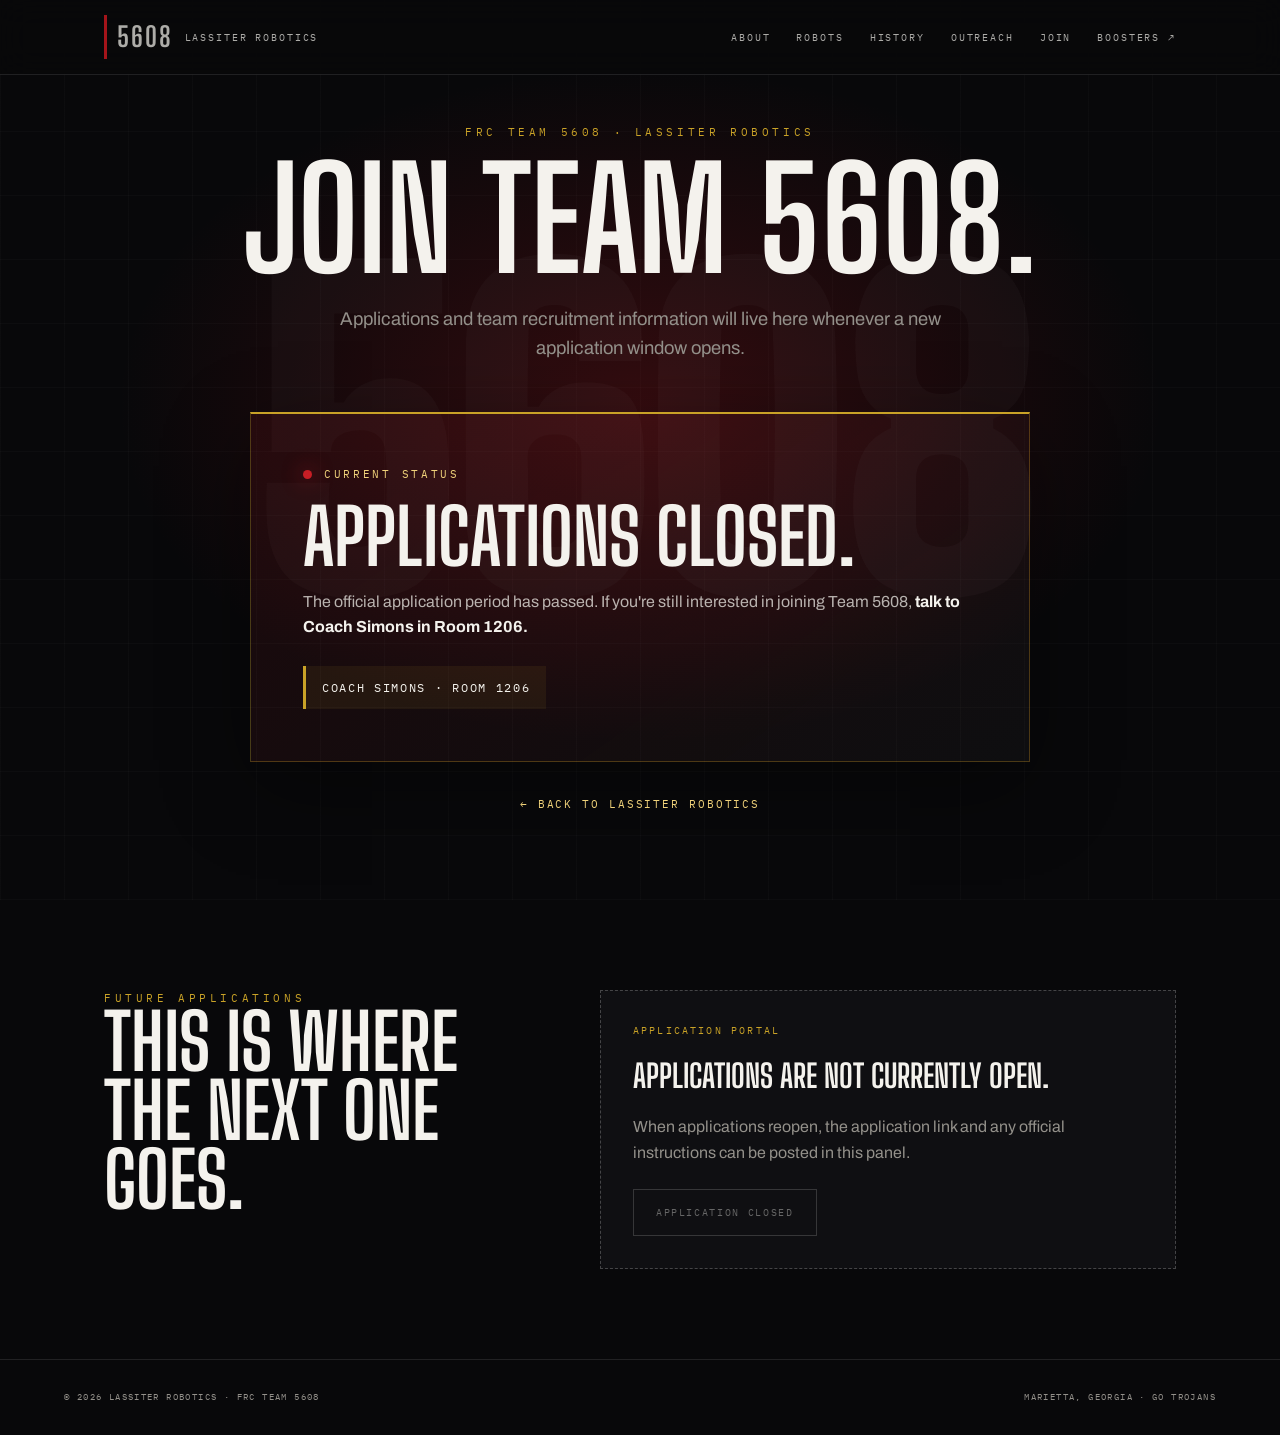
==== join-team-5608.html @ 814b13c2 "Baseline: v11 homepage and join page as received Co-Authored-By: Claude Opus 5.5 <noreply@anthropic." ====
<!DOCTYPE html>
<html lang="en">
<head>
<meta charset="utf-8">
<meta name="viewport" content="width=device-width, initial-scale=1">
<title>Join Team 5608 — Lassiter Robotics</title>
<meta name="description" content="Join Lassiter Robotics, FRC Team 5608.">
<link rel="preconnect" href="https://fonts.googleapis.com">
<link rel="preconnect" href="https://fonts.gstatic.com" crossorigin>
<link href="https://fonts.googleapis.com/css2?family=Archivo:wght@400;500;600;700&family=Big+Shoulders+Display:wght@600;700;800;900&family=IBM+Plex+Mono:wght@400;500;600&display=swap" rel="stylesheet">
<style>
:root{--black:#08080A;--char:#0F0F12;--char2:#16161A;--line:rgba(255,255,255,.1);--crimson:#A4141A;--crimson-lt:#C81E25;--gold:#C9A227;--gold-lt:#F0D27A;--white:#F4F2ED;--muted:#93908A;--shell:1200px;--pad:clamp(20px,5vw,72px);--mono:"IBM Plex Mono",monospace;--sans:"Archivo",sans-serif;--disp:"Big Shoulders Display","Arial Narrow",Impact,sans-serif}
*{box-sizing:border-box;margin:0;padding:0}html{scroll-behavior:smooth}body{font-family:var(--sans);background:var(--black);color:var(--white);line-height:1.6;-webkit-font-smoothing:antialiased}a{color:inherit;text-decoration:none}.nav{position:fixed;top:0;left:0;right:0;z-index:20;background:rgba(8,8,10,.88);backdrop-filter:blur(16px);border-bottom:1px solid var(--line)}.nav-in{height:74px;max-width:var(--shell);margin:auto;padding:0 var(--pad);display:flex;align-items:center;gap:30px}.mark{margin-right:auto;display:flex;gap:12px;align-items:center}.mark b{font-family:var(--disp);font-size:1.7rem;border-left:3px solid var(--crimson);padding-left:10px}.mark span,.nav a{font-family:var(--mono);font-size:.65rem;letter-spacing:.18em;text-transform:uppercase;color:rgba(244,242,237,.7)}.nav-links{display:flex;gap:26px}.nav-links a:hover{color:var(--gold-lt)}
.hero{min-height:100svh;display:grid;place-items:center;position:relative;overflow:hidden;padding:120px var(--pad) 80px}.hero:before{content:"";position:absolute;inset:0;background:radial-gradient(60% 55% at 50% 45%,rgba(164,20,26,.28),transparent 68%),repeating-linear-gradient(0deg,rgba(255,255,255,.02) 0 1px,transparent 1px 64px),repeating-linear-gradient(90deg,rgba(255,255,255,.02) 0 1px,transparent 1px 64px)}.hero:after{content:"5608";position:absolute;left:50%;top:48%;transform:translate(-50%,-50%);font-family:var(--disp);font-weight:900;font-size:min(34vw,420px);line-height:.8;color:rgba(255,255,255,.025);letter-spacing:-.04em;pointer-events:none}.hero-in{position:relative;z-index:2;width:min(100%,920px);text-align:center}.kicker{font-family:var(--mono);font-size:.66rem;letter-spacing:.34em;text-transform:uppercase;color:var(--gold)}h1{font-family:var(--disp);font-size:clamp(4.2rem,11vw,9rem);line-height:.82;text-transform:uppercase;margin-top:20px}.lede{max-width:62ch;margin:28px auto 0;color:var(--muted);font-size:clamp(1rem,1.6vw,1.15rem)}
.status{margin:48px auto 0;text-align:left;background:linear-gradient(145deg,rgba(164,20,26,.13),rgba(255,255,255,.025));border:1px solid rgba(201,162,39,.3);border-top:2px solid var(--gold);padding:clamp(28px,5vw,52px);max-width:780px;box-shadow:0 26px 80px rgba(0,0,0,.4)}.status-top{display:flex;align-items:center;gap:12px;font-family:var(--mono);font-size:.7rem;letter-spacing:.24em;text-transform:uppercase;color:var(--gold-lt)}.dot{width:9px;height:9px;background:var(--crimson-lt);border-radius:50%;box-shadow:0 0 20px rgba(200,30,37,.8)}.status h2{font-family:var(--disp);font-size:clamp(2.6rem,6vw,4.8rem);line-height:.9;text-transform:uppercase;margin-top:18px}.status p{color:rgba(244,242,237,.72);margin-top:18px}.status strong{color:var(--white)}.room{display:inline-block;margin-top:26px;padding:12px 16px;border-left:3px solid var(--gold);background:rgba(201,162,39,.08);font-family:var(--mono);font-size:.75rem;letter-spacing:.14em;text-transform:uppercase}.future{max-width:var(--shell);margin:auto;padding:90px var(--pad);display:grid;grid-template-columns:.85fr 1.15fr;gap:70px;align-items:start}.future h2{font-family:var(--disp);font-size:clamp(2.8rem,6vw,5.2rem);line-height:.9;text-transform:uppercase}.future p{color:var(--muted)}.application-slot{border:1px dashed rgba(255,255,255,.22);padding:32px;background:var(--char)}.application-slot .tag{font-family:var(--mono);font-size:.62rem;letter-spacing:.22em;text-transform:uppercase;color:var(--gold)}.application-slot h3{font-family:var(--disp);font-size:2rem;text-transform:uppercase;margin-top:12px}.application-slot p{margin-top:12px}.disabled{display:inline-flex;margin-top:24px;padding:14px 22px;border:1px solid rgba(255,255,255,.16);font-family:var(--mono);font-size:.65rem;letter-spacing:.16em;text-transform:uppercase;color:#666;cursor:not-allowed}.back{display:inline-flex;margin-top:34px;font-family:var(--mono);font-size:.66rem;letter-spacing:.18em;text-transform:uppercase;color:var(--gold-lt)}footer{border-top:1px solid var(--line);padding:30px var(--pad);font-family:var(--mono);font-size:.58rem;letter-spacing:.15em;text-transform:uppercase;color:var(--muted);display:flex;justify-content:space-between;gap:20px;flex-wrap:wrap}
@media(max-width:900px){.nav-links a:not(.join-link){display:none}.future{grid-template-columns:1fr;gap:34px}.mark span{display:none}}
</style>
</head>
<body>
<nav class="nav"><div class="nav-in"><a class="mark" href="lassiter-robotics-5608-v11.html"><b>5608</b><span>Lassiter Robotics</span></a><div class="nav-links"><a href="lassiter-robotics-5608-v11.html#about">About</a><a href="lassiter-robotics-5608-v11.html#robots">Robots</a><a href="lassiter-robotics-5608-v11.html#history">History</a><a href="lassiter-robotics-5608-v11.html#outreach">Outreach</a><a class="join-link" href="#">Join</a><a href="https://5608boosters.org/" target="_blank" rel="noopener">Boosters ↗</a></div></div></nav>
<main>
<section class="hero"><div class="hero-in"><div class="kicker">FRC Team 5608 · Lassiter Robotics</div><h1>Join Team 5608.</h1><p class="lede">Applications and team recruitment information will live here whenever a new application window opens.</p><div class="status"><div class="status-top"><span class="dot"></span>Current status</div><h2>Applications Closed.</h2><p>The official application period has passed. If you're still interested in joining Team 5608, <strong>talk to Coach Simons in Room 1206.</strong></p><div class="room">Coach Simons · Room 1206</div></div><a class="back" href="lassiter-robotics-5608-v11.html">← Back to Lassiter Robotics</a></div></section>
<section class="future"><div><div class="kicker">Future applications</div><h2>This is where the next one goes.</h2></div><div class="application-slot"><div class="tag">Application portal</div><h3>Applications are not currently open.</h3><p>When applications reopen, the application link and any official instructions can be posted in this panel.</p><span class="disabled">Application Closed</span></div></section>
</main>
<footer><span>© 2026 Lassiter Robotics · FRC Team 5608</span><span>Marietta, Georgia · Go Trojans</span></footer>
</body></html>
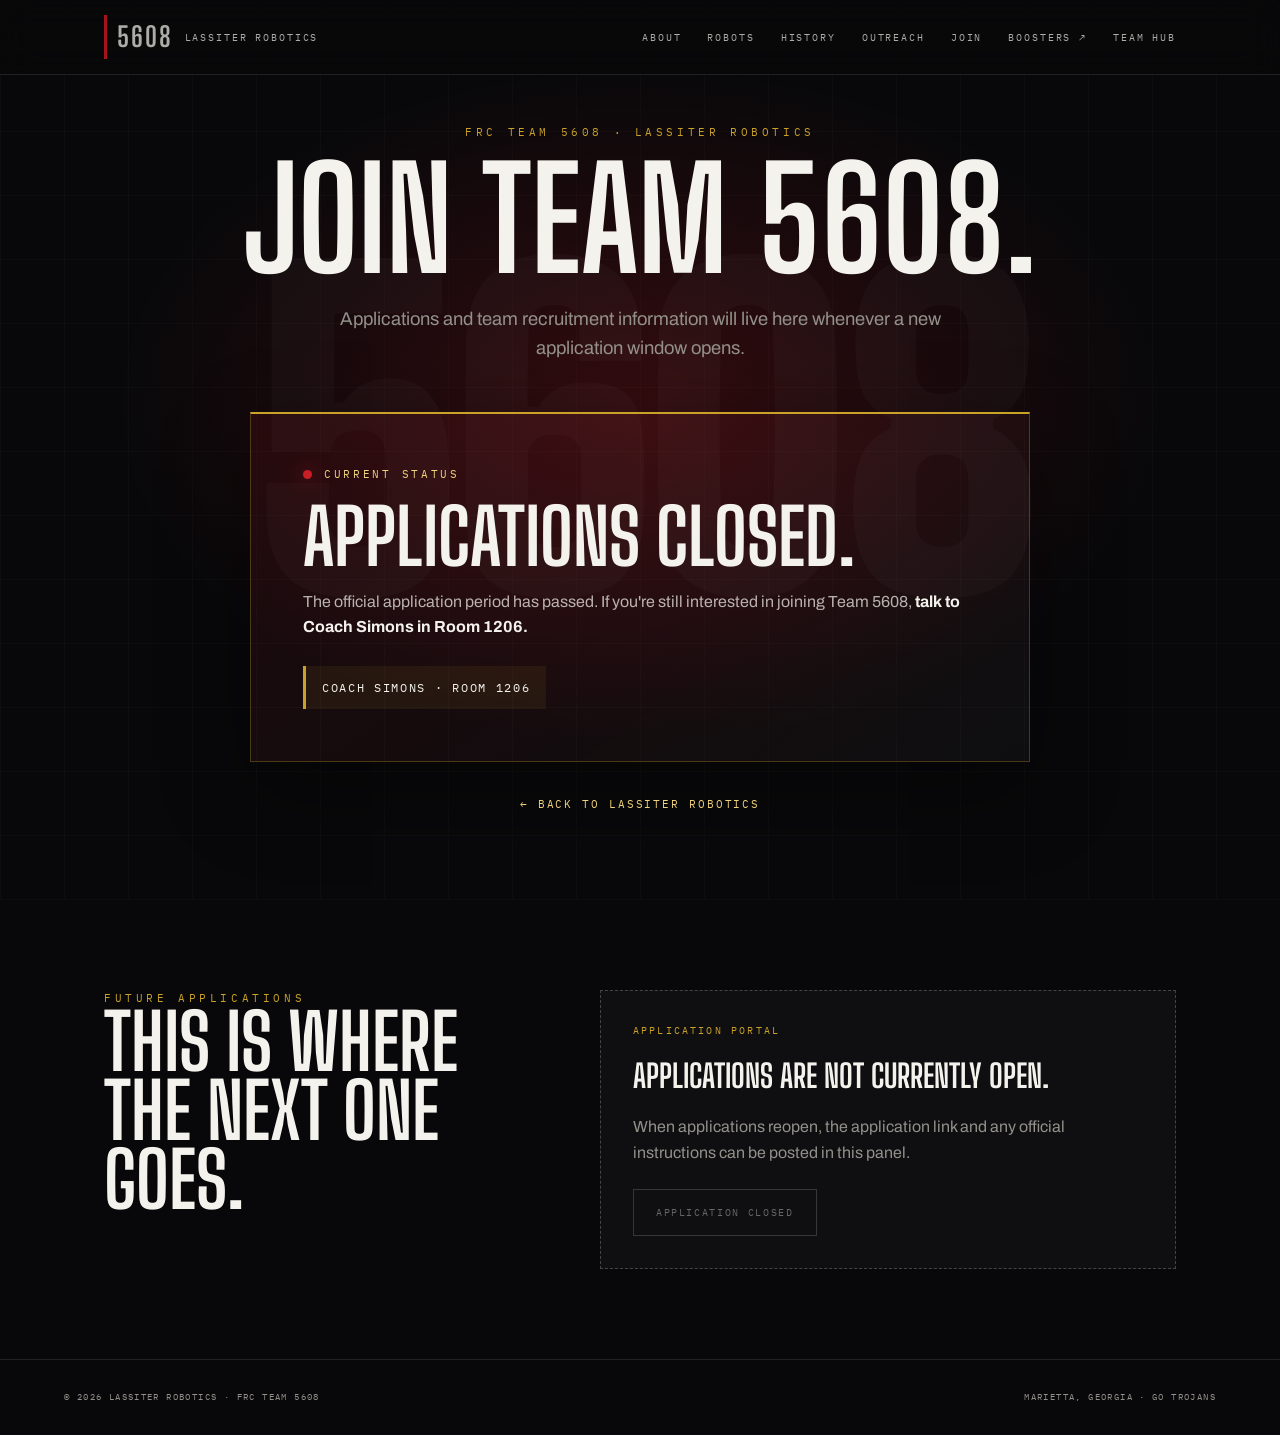
==== commit 8c4f0fe4: "GridLocker 2026, robots page, verified awards, Team Hub - Homepage robot section shows GridLocker wi" ====
--- a/join-team-5608.html
+++ b/join-team-5608.html
@@ -17,9 +17,9 @@
 </style>
 </head>
 <body>
-<nav class="nav"><div class="nav-in"><a class="mark" href="lassiter-robotics-5608-v11.html"><b>5608</b><span>Lassiter Robotics</span></a><div class="nav-links"><a href="lassiter-robotics-5608-v11.html#about">About</a><a href="lassiter-robotics-5608-v11.html#robots">Robots</a><a href="lassiter-robotics-5608-v11.html#history">History</a><a href="lassiter-robotics-5608-v11.html#outreach">Outreach</a><a class="join-link" href="#">Join</a><a href="https://5608boosters.org/" target="_blank" rel="noopener">Boosters ↗</a></div></div></nav>
+<nav class="nav"><div class="nav-in"><a class="mark" href="index.html"><b>5608</b><span>Lassiter Robotics</span></a><div class="nav-links"><a href="index.html#about">About</a><a href="robots.html">Robots</a><a href="robots.html#archive">History</a><a href="index.html#outreach">Outreach</a><a class="join-link" href="#">Join</a><a href="https://5608boosters.org/" target="_blank" rel="noopener">Boosters ↗</a><a href="team-hub.html">Team Hub</a></div></div></nav>
 <main>
-<section class="hero"><div class="hero-in"><div class="kicker">FRC Team 5608 · Lassiter Robotics</div><h1>Join Team 5608.</h1><p class="lede">Applications and team recruitment information will live here whenever a new application window opens.</p><div class="status"><div class="status-top"><span class="dot"></span>Current status</div><h2>Applications Closed.</h2><p>The official application period has passed. If you're still interested in joining Team 5608, <strong>talk to Coach Simons in Room 1206.</strong></p><div class="room">Coach Simons · Room 1206</div></div><a class="back" href="lassiter-robotics-5608-v11.html">← Back to Lassiter Robotics</a></div></section>
+<section class="hero"><div class="hero-in"><div class="kicker">FRC Team 5608 · Lassiter Robotics</div><h1>Join Team 5608.</h1><p class="lede">Applications and team recruitment information will live here whenever a new application window opens.</p><div class="status"><div class="status-top"><span class="dot"></span>Current status</div><h2>Applications Closed.</h2><p>The official application period has passed. If you're still interested in joining Team 5608, <strong>talk to Coach Simons in Room 1206.</strong></p><div class="room">Coach Simons · Room 1206</div></div><a class="back" href="index.html">← Back to Lassiter Robotics</a></div></section>
 <section class="future"><div><div class="kicker">Future applications</div><h2>This is where the next one goes.</h2></div><div class="application-slot"><div class="tag">Application portal</div><h3>Applications are not currently open.</h3><p>When applications reopen, the application link and any official instructions can be posted in this panel.</p><span class="disabled">Application Closed</span></div></section>
 </main>
 <footer><span>© 2026 Lassiter Robotics · FRC Team 5608</span><span>Marietta, Georgia · Go Trojans</span></footer>
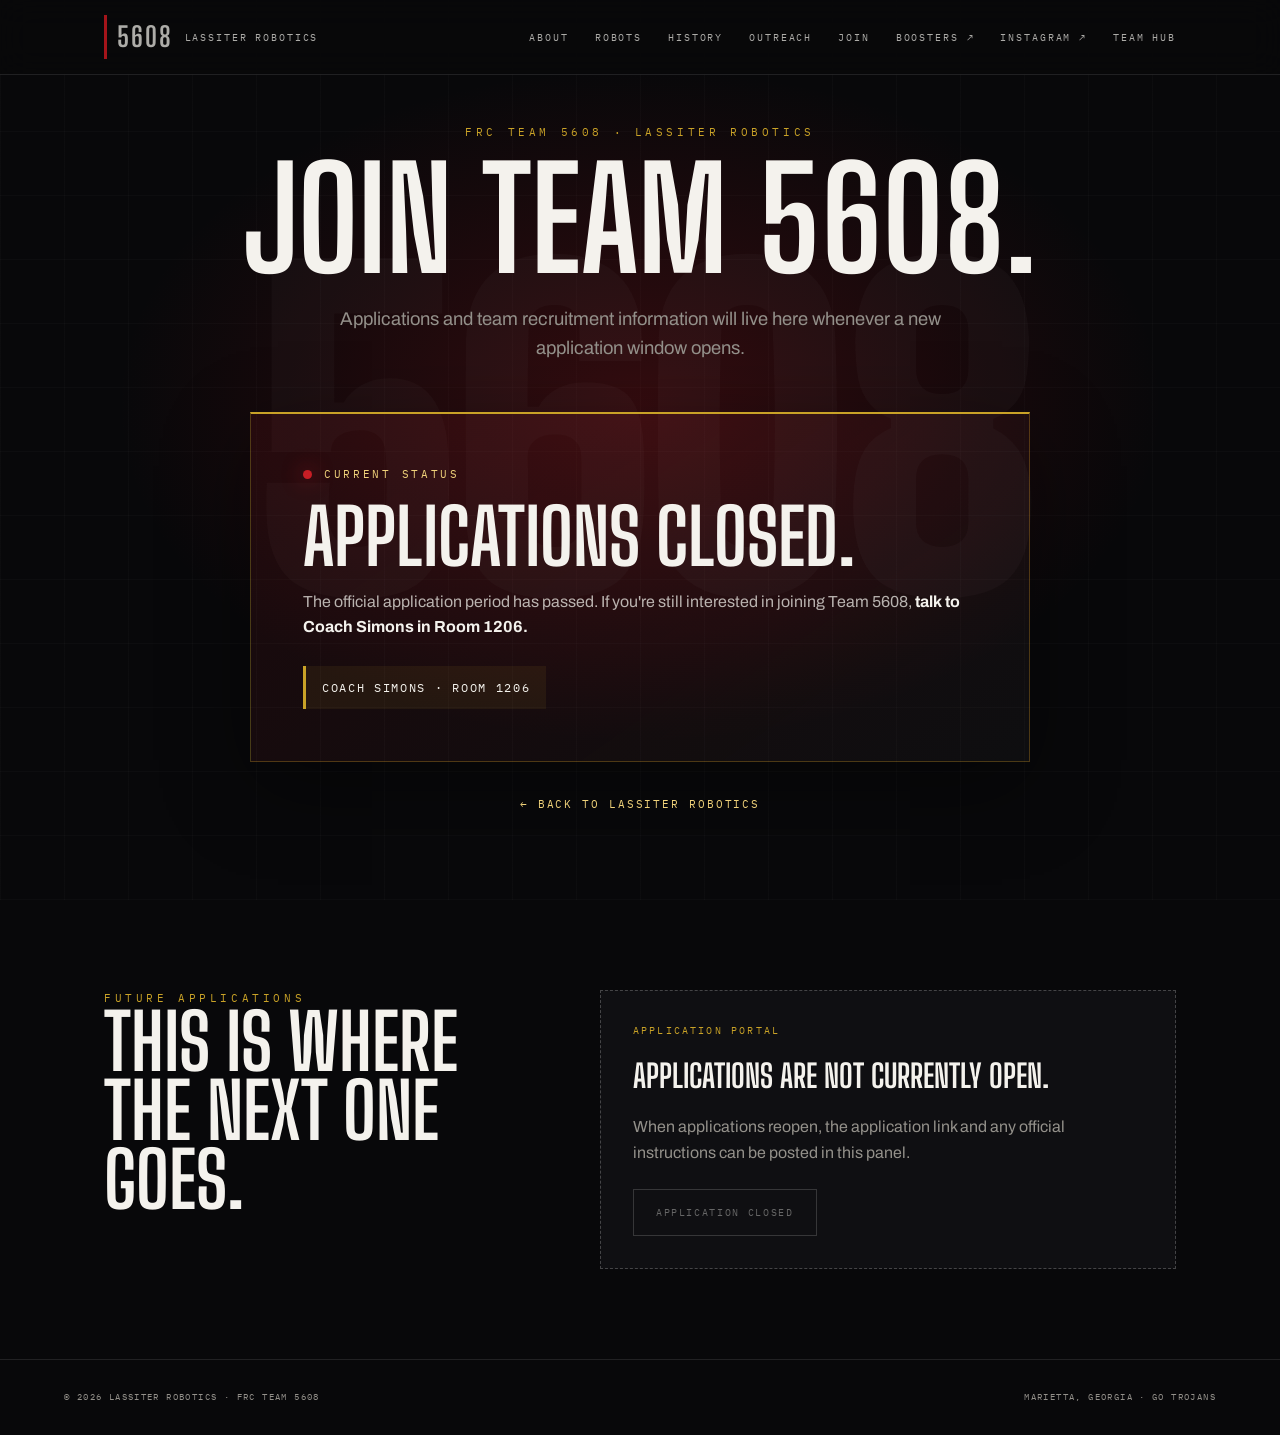
==== commit 535a27b5: "Outreach page, Instagram links, subteam photos, hub test login - outreach.html: real events from the" ====
--- a/join-team-5608.html
+++ b/join-team-5608.html
@@ -17,7 +17,7 @@
 </style>
 </head>
 <body>
-<nav class="nav"><div class="nav-in"><a class="mark" href="index.html"><b>5608</b><span>Lassiter Robotics</span></a><div class="nav-links"><a href="index.html#about">About</a><a href="robots.html">Robots</a><a href="robots.html#archive">History</a><a href="index.html#outreach">Outreach</a><a class="join-link" href="#">Join</a><a href="https://5608boosters.org/" target="_blank" rel="noopener">Boosters ↗</a><a href="team-hub.html">Team Hub</a></div></div></nav>
+<nav class="nav"><div class="nav-in"><a class="mark" href="index.html"><b>5608</b><span>Lassiter Robotics</span></a><div class="nav-links"><a href="index.html#about">About</a><a href="robots.html">Robots</a><a href="robots.html#archive">History</a><a href="outreach.html">Outreach</a><a class="join-link" href="#">Join</a><a href="https://5608boosters.org/" target="_blank" rel="noopener">Boosters ↗</a><a href="https://www.instagram.com/lassiterrobotics/" target="_blank" rel="noopener">Instagram ↗</a><a href="team-hub.html">Team Hub</a></div></div></nav>
 <main>
 <section class="hero"><div class="hero-in"><div class="kicker">FRC Team 5608 · Lassiter Robotics</div><h1>Join Team 5608.</h1><p class="lede">Applications and team recruitment information will live here whenever a new application window opens.</p><div class="status"><div class="status-top"><span class="dot"></span>Current status</div><h2>Applications Closed.</h2><p>The official application period has passed. If you're still interested in joining Team 5608, <strong>talk to Coach Simons in Room 1206.</strong></p><div class="room">Coach Simons · Room 1206</div></div><a class="back" href="index.html">← Back to Lassiter Robotics</a></div></section>
 <section class="future"><div><div class="kicker">Future applications</div><h2>This is where the next one goes.</h2></div><div class="application-slot"><div class="tag">Application portal</div><h3>Applications are not currently open.</h3><p>When applications reopen, the application link and any official instructions can be posted in this panel.</p><span class="disabled">Application Closed</span></div></section>
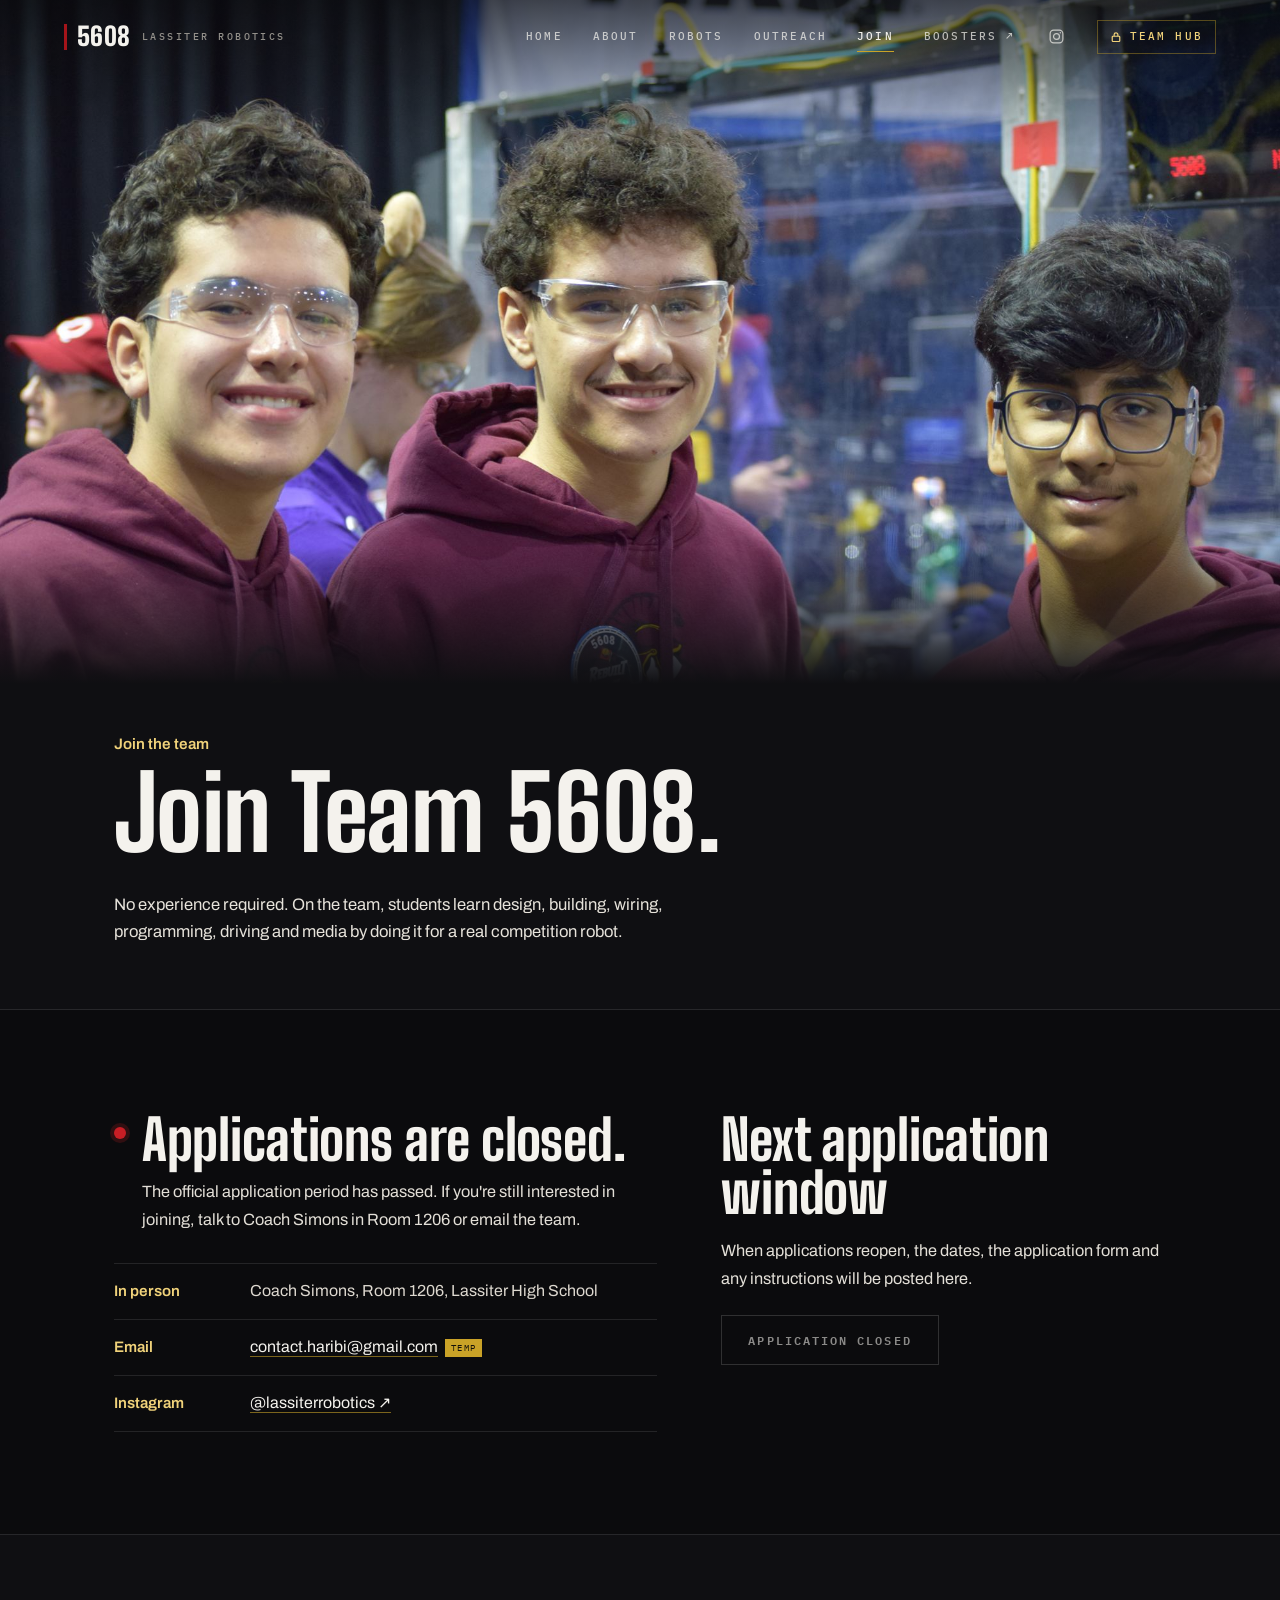
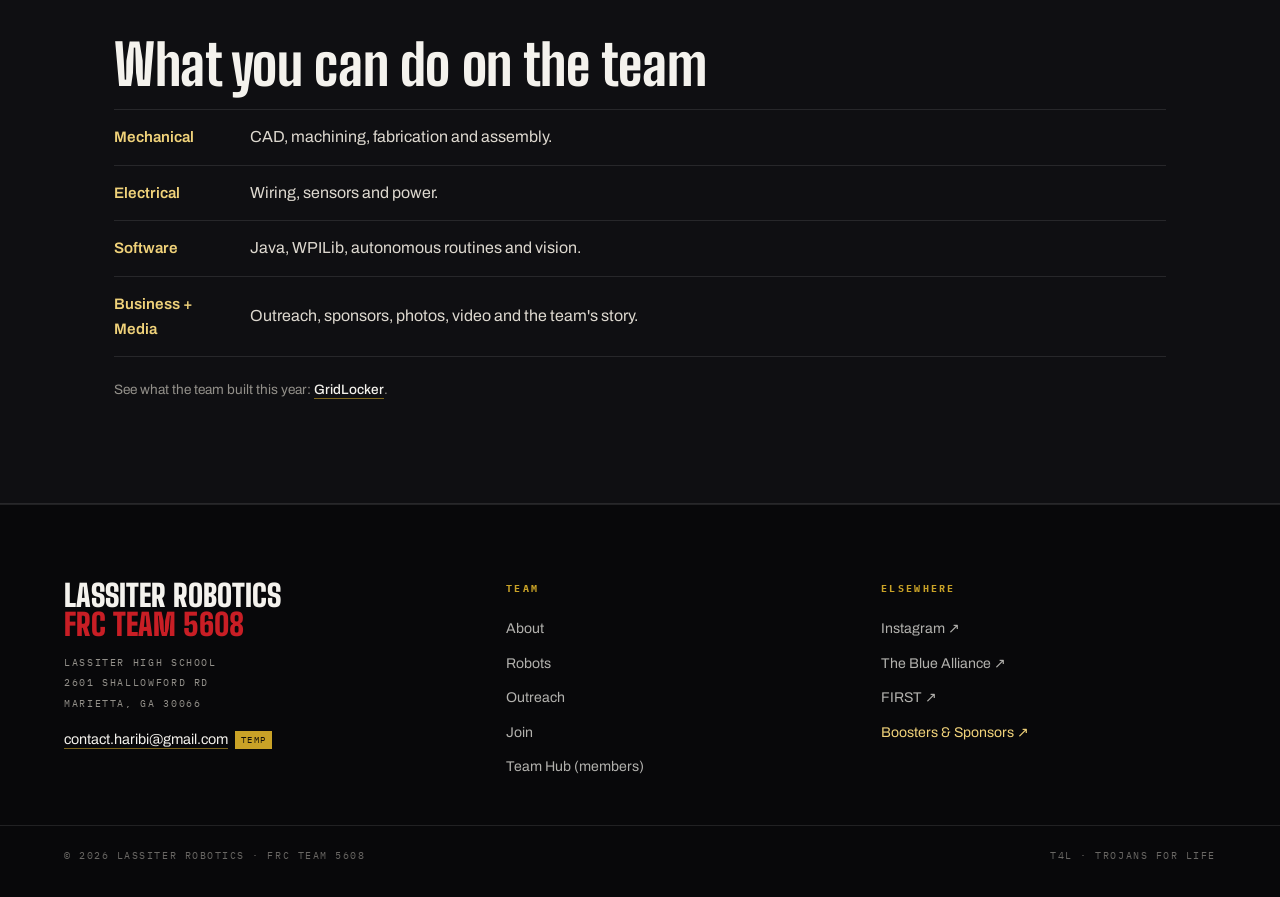
==== commit 82d1b1e0: "Consistent nav, quieter awards, hub and join redesign, new logo and photos - One nav/menu/footer on " ====
--- a/join-team-5608.html
+++ b/join-team-5608.html
@@ -4,23 +4,133 @@
 <meta charset="utf-8">
 <meta name="viewport" content="width=device-width, initial-scale=1">
 <title>Join Team 5608 — Lassiter Robotics</title>
-<meta name="description" content="Join Lassiter Robotics, FRC Team 5608.">
+<meta name="description" content="Join Lassiter Robotics, FRC Team 5608 at Lassiter High School in Marietta, Georgia.">
 <link rel="preconnect" href="https://fonts.googleapis.com">
 <link rel="preconnect" href="https://fonts.gstatic.com" crossorigin>
 <link href="https://fonts.googleapis.com/css2?family=Archivo:wght@400;500;600;700&family=Big+Shoulders+Display:wght@600;700;800;900&family=IBM+Plex+Mono:wght@400;500;600&display=swap" rel="stylesheet">
-<style>
-:root{--black:#08080A;--char:#0F0F12;--char2:#16161A;--line:rgba(255,255,255,.1);--crimson:#A4141A;--crimson-lt:#C81E25;--gold:#C9A227;--gold-lt:#F0D27A;--white:#F4F2ED;--muted:#93908A;--shell:1200px;--pad:clamp(20px,5vw,72px);--mono:"IBM Plex Mono",monospace;--sans:"Archivo",sans-serif;--disp:"Big Shoulders Display","Arial Narrow",Impact,sans-serif}
-*{box-sizing:border-box;margin:0;padding:0}html{scroll-behavior:smooth}body{font-family:var(--sans);background:var(--black);color:var(--white);line-height:1.6;-webkit-font-smoothing:antialiased}a{color:inherit;text-decoration:none}.nav{position:fixed;top:0;left:0;right:0;z-index:20;background:rgba(8,8,10,.88);backdrop-filter:blur(16px);border-bottom:1px solid var(--line)}.nav-in{height:74px;max-width:var(--shell);margin:auto;padding:0 var(--pad);display:flex;align-items:center;gap:30px}.mark{margin-right:auto;display:flex;gap:12px;align-items:center}.mark b{font-family:var(--disp);font-size:1.7rem;border-left:3px solid var(--crimson);padding-left:10px}.mark span,.nav a{font-family:var(--mono);font-size:.65rem;letter-spacing:.18em;text-transform:uppercase;color:rgba(244,242,237,.7)}.nav-links{display:flex;gap:26px}.nav-links a:hover{color:var(--gold-lt)}
-.hero{min-height:100svh;display:grid;place-items:center;position:relative;overflow:hidden;padding:120px var(--pad) 80px}.hero:before{content:"";position:absolute;inset:0;background:radial-gradient(60% 55% at 50% 45%,rgba(164,20,26,.28),transparent 68%),repeating-linear-gradient(0deg,rgba(255,255,255,.02) 0 1px,transparent 1px 64px),repeating-linear-gradient(90deg,rgba(255,255,255,.02) 0 1px,transparent 1px 64px)}.hero:after{content:"5608";position:absolute;left:50%;top:48%;transform:translate(-50%,-50%);font-family:var(--disp);font-weight:900;font-size:min(34vw,420px);line-height:.8;color:rgba(255,255,255,.025);letter-spacing:-.04em;pointer-events:none}.hero-in{position:relative;z-index:2;width:min(100%,920px);text-align:center}.kicker{font-family:var(--mono);font-size:.66rem;letter-spacing:.34em;text-transform:uppercase;color:var(--gold)}h1{font-family:var(--disp);font-size:clamp(4.2rem,11vw,9rem);line-height:.82;text-transform:uppercase;margin-top:20px}.lede{max-width:62ch;margin:28px auto 0;color:var(--muted);font-size:clamp(1rem,1.6vw,1.15rem)}
-.status{margin:48px auto 0;text-align:left;background:linear-gradient(145deg,rgba(164,20,26,.13),rgba(255,255,255,.025));border:1px solid rgba(201,162,39,.3);border-top:2px solid var(--gold);padding:clamp(28px,5vw,52px);max-width:780px;box-shadow:0 26px 80px rgba(0,0,0,.4)}.status-top{display:flex;align-items:center;gap:12px;font-family:var(--mono);font-size:.7rem;letter-spacing:.24em;text-transform:uppercase;color:var(--gold-lt)}.dot{width:9px;height:9px;background:var(--crimson-lt);border-radius:50%;box-shadow:0 0 20px rgba(200,30,37,.8)}.status h2{font-family:var(--disp);font-size:clamp(2.6rem,6vw,4.8rem);line-height:.9;text-transform:uppercase;margin-top:18px}.status p{color:rgba(244,242,237,.72);margin-top:18px}.status strong{color:var(--white)}.room{display:inline-block;margin-top:26px;padding:12px 16px;border-left:3px solid var(--gold);background:rgba(201,162,39,.08);font-family:var(--mono);font-size:.75rem;letter-spacing:.14em;text-transform:uppercase}.future{max-width:var(--shell);margin:auto;padding:90px var(--pad);display:grid;grid-template-columns:.85fr 1.15fr;gap:70px;align-items:start}.future h2{font-family:var(--disp);font-size:clamp(2.8rem,6vw,5.2rem);line-height:.9;text-transform:uppercase}.future p{color:var(--muted)}.application-slot{border:1px dashed rgba(255,255,255,.22);padding:32px;background:var(--char)}.application-slot .tag{font-family:var(--mono);font-size:.62rem;letter-spacing:.22em;text-transform:uppercase;color:var(--gold)}.application-slot h3{font-family:var(--disp);font-size:2rem;text-transform:uppercase;margin-top:12px}.application-slot p{margin-top:12px}.disabled{display:inline-flex;margin-top:24px;padding:14px 22px;border:1px solid rgba(255,255,255,.16);font-family:var(--mono);font-size:.65rem;letter-spacing:.16em;text-transform:uppercase;color:#666;cursor:not-allowed}.back{display:inline-flex;margin-top:34px;font-family:var(--mono);font-size:.66rem;letter-spacing:.18em;text-transform:uppercase;color:var(--gold-lt)}footer{border-top:1px solid var(--line);padding:30px var(--pad);font-family:var(--mono);font-size:.58rem;letter-spacing:.15em;text-transform:uppercase;color:var(--muted);display:flex;justify-content:space-between;gap:20px;flex-wrap:wrap}
-@media(max-width:900px){.nav-links a:not(.join-link){display:none}.future{grid-template-columns:1fr;gap:34px}.mark span{display:none}}
-</style>
+<!-- TEAM FONT (Running With Scissors, Adobe Fonts): paste the Web Project link here, e.g.
+<link rel="stylesheet" href="https://use.typekit.net/XXXXXXX.css"> -->
+<link rel="stylesheet" href="site.css">
+<!--
+  APPLICATIONS: when a new application window opens, change the "status" block
+  below to "Applications open", add the dates, and put the form link on the button.
+  Don't post dates or links until they're official.
+-->
 </head>
-<body>
-<nav class="nav"><div class="nav-in"><a class="mark" href="index.html"><b>5608</b><span>Lassiter Robotics</span></a><div class="nav-links"><a href="index.html#about">About</a><a href="robots.html">Robots</a><a href="robots.html#archive">History</a><a href="outreach.html">Outreach</a><a class="join-link" href="#">Join</a><a href="https://5608boosters.org/" target="_blank" rel="noopener">Boosters ↗</a><a href="https://www.instagram.com/lassiterrobotics/" target="_blank" rel="noopener">Instagram ↗</a><a href="team-hub.html">Team Hub</a></div></div></nav>
+<body class="page2">
+
+<header class="nav solid" id="nav">
+  <div class="nav-in">
+    <a class="mark" href="index.html"><b>5608</b><span>Lassiter Robotics</span></a>
+    <nav class="nav-links" aria-label="Main">
+      <a href="index.html">Home</a>
+      <a href="index.html#about">About</a>
+      <a href="robots.html">Robots</a>
+      <a href="outreach.html">Outreach</a>
+      <a class="on" aria-current="page" href="join-team-5608.html">Join</a>
+      <a href="https://5608boosters.org/" target="_blank" rel="noopener">Boosters ↗</a>
+      <a class="ig-link" href="https://www.instagram.com/lassiterrobotics/" target="_blank" rel="noopener" aria-label="Lassiter Robotics on Instagram"><svg viewBox="0 0 24 24" aria-hidden="true"><rect x="3" y="3" width="18" height="18" rx="5"/><circle cx="12" cy="12" r="4.2"/><circle cx="17.4" cy="6.6" r="1" class="dot"/></svg></a>
+      <a class="hub-link" href="team-hub.html"><svg viewBox="0 0 16 16" aria-hidden="true"><rect x="3" y="7" width="10" height="7" rx="1"/><path d="M5.5 7V5a2.5 2.5 0 0 1 5 0v2"/></svg>Team Hub</a>
+    </nav>
+    <button class="burger" id="burger" aria-label="Menu" aria-expanded="false"><i></i><i></i><i></i></button>
+  </div>
+</header>
+
+<div class="mobile" id="mobile">
+  <a href="index.html">Home <span>01</span></a>
+  <a href="index.html#about">About <span>02</span></a>
+  <a href="robots.html">Robots <span>03</span></a>
+  <a href="outreach.html">Outreach <span>04</span></a>
+  <a href="join-team-5608.html">Join <span>05</span></a>
+  <a href="https://5608boosters.org/" target="_blank" rel="noopener">Boosters <span>↗</span></a>
+  <a href="https://www.instagram.com/lassiterrobotics/" target="_blank" rel="noopener">Instagram <span>↗</span></a>
+  <a href="team-hub.html">Team Hub <span>Members</span></a>
+</div>
+
 <main>
-<section class="hero"><div class="hero-in"><div class="kicker">FRC Team 5608 · Lassiter Robotics</div><h1>Join Team 5608.</h1><p class="lede">Applications and team recruitment information will live here whenever a new application window opens.</p><div class="status"><div class="status-top"><span class="dot"></span>Current status</div><h2>Applications Closed.</h2><p>The official application period has passed. If you're still interested in joining Team 5608, <strong>talk to Coach Simons in Room 1206.</strong></p><div class="room">Coach Simons · Room 1206</div></div><a class="back" href="index.html">← Back to Lassiter Robotics</a></div></section>
-<section class="future"><div><div class="kicker">Future applications</div><h2>This is where the next one goes.</h2></div><div class="application-slot"><div class="tag">Application portal</div><h3>Applications are not currently open.</h3><p>When applications reopen, the application link and any official instructions can be posted in this panel.</p><span class="disabled">Application Closed</span></div></section>
+
+<section class="p2-cover">
+  <img class="p2-cover-img" src="images/2026/trio.jpg" alt="Three Lassiter Robotics students smiling at the competition field" style="object-position:center 40%">
+</section>
+
+<section class="p2-plate">
+  <div class="p2-wrap">
+    <p class="p2-eyebrow">Join the team</p>
+    <h1 class="p2-title">Join Team 5608.</h1>
+  </div>
+  <div class="p2-wrap p2-intro">
+    <p>No experience required. On the team, students learn design, building, wiring, programming, driving and media by doing it for a real competition robot.</p>
+  </div>
+</section>
+
+<section class="p2-sec">
+  <div class="p2-wrap p2-split">
+    <div>
+      <div class="status">
+        <span class="status-dot" aria-hidden="true"></span>
+        <div>
+          <h2 class="p2-h" style="margin:0">Applications are closed.</h2>
+          <p class="p2-body" style="margin-top:12px">The official application period has passed. If you're still interested in joining, talk to Coach Simons in Room 1206 or email the team.</p>
+        </div>
+      </div>
+      <table class="p2-spec" style="margin-top:30px">
+        <tr><th>In person</th><td>Coach Simons, Room 1206, Lassiter High School</td></tr>
+        <tr><th>Email</th><td><a class="p2-inline" href="mailto:contact.haribi@gmail.com">contact.haribi@gmail.com</a> <span class="temp">temp</span></td></tr>
+        <tr><th>Instagram</th><td><a class="p2-inline" href="https://www.instagram.com/lassiterrobotics/" target="_blank" rel="noopener">@lassiterrobotics ↗</a></td></tr>
+      </table>
+    </div>
+    <div>
+      <h2 class="p2-h">Next application window</h2>
+      <p class="p2-body">When applications reopen, the dates, the application form and any instructions will be posted here.</p>
+      <p style="margin-top:22px"><span class="btn btn-ghost" aria-disabled="true" style="opacity:.55;cursor:not-allowed">Application closed</span></p>
+    </div>
+  </div>
+</section>
+
+<section class="p2-sec p2-dark">
+  <div class="p2-wrap">
+    <h2 class="p2-h">What you can do on the team</h2>
+    <table class="p2-spec">
+      <tr><th>Mechanical</th><td>CAD, machining, fabrication and assembly.</td></tr>
+      <tr><th>Electrical</th><td>Wiring, sensors and power.</td></tr>
+      <tr><th>Software</th><td>Java, WPILib, autonomous routines and vision.</td></tr>
+      <tr><th>Business + Media</th><td>Outreach, sponsors, photos, video and the team's story.</td></tr>
+    </table>
+    <p class="p2-source" style="margin-top:22px">See what the team built this year: <a href="robots.html">GridLocker</a>.</p>
+  </div>
+</section>
+
 </main>
-<footer><span>© 2026 Lassiter Robotics · FRC Team 5608</span><span>Marietta, Georgia · Go Trojans</span></footer>
-</body></html>+
+<footer>
+  <div class="foot">
+    <div>
+      <h4>Lassiter Robotics<br><span style="color:var(--crimson-lt)">FRC Team 5608</span></h4>
+      <address class="addr">Lassiter High School<br>2601 Shallowford Rd<br>Marietta, GA 30066</address>
+      <p class="foot-mail"><a href="mailto:contact.haribi@gmail.com">contact.haribi@gmail.com</a> <span class="temp">temp</span></p>
+    </div>
+    <div class="col">
+      <b>Team</b>
+      <a href="index.html#about">About</a>
+      <a href="robots.html">Robots</a>
+      <a href="outreach.html">Outreach</a>
+      <a href="join-team-5608.html">Join</a>
+      <a href="team-hub.html">Team Hub (members)</a>
+    </div>
+    <div class="col">
+      <b>Elsewhere</b>
+      <a href="https://www.instagram.com/lassiterrobotics/" target="_blank" rel="noopener">Instagram ↗</a>
+      <a href="https://www.thebluealliance.com/team/5608" target="_blank" rel="noopener">The Blue Alliance ↗</a>
+      <a href="https://www.firstinspires.org/" target="_blank" rel="noopener">FIRST ↗</a>
+      <a href="https://5608boosters.org/" target="_blank" rel="noopener" style="color:var(--gold-lt)">Boosters &amp; Sponsors ↗</a>
+    </div>
+  </div>
+  <div class="foot-bar">
+    <div>© 2026 Lassiter Robotics · FRC Team 5608</div>
+    <div>T4L · Trojans for Life</div>
+  </div>
+</footer>
+
+<script src="site.js"></script>
+</body>
+</html>
--- a/site.css
+++ b/site.css
@@ -0,0 +1,1171 @@
+/* Lassiter Robotics — FRC Team 5608 — shared site styles */
+:root{
+  --black:#08080A;
+  --char:#0F0F12;
+  --char2:#16161A;
+  --steel:#26262C;
+  --line:rgba(255,255,255,.10);
+  --crimson:#A4141A;
+  --crimson-lt:#C81E25;
+  --gold:#C9A227;
+  --gold-lt:#F0D27A;
+  --white:#F4F2ED;
+  --muted:#93908A;
+  --shell:1320px;
+  --pad:clamp(20px,5vw,72px);
+  --mono:"IBM Plex Mono",ui-monospace,Menlo,monospace;
+  --sans:"Archivo",-apple-system,BlinkMacSystemFont,"Segoe UI",sans-serif;
+  --disp:"Big Shoulders Display","Arial Narrow",Impact,sans-serif;
+  --ease:cubic-bezier(.16,.84,.30,1);
+}
+*{box-sizing:border-box;margin:0;padding:0}
+html{scroll-behavior:smooth;-webkit-text-size-adjust:100%}
+body{
+  font-family:var(--sans);background:var(--black);color:var(--white);
+  line-height:1.6;-webkit-font-smoothing:antialiased;overflow-x:hidden;
+}
+body.locked{overflow:hidden}
+img{display:block;max-width:100%}
+a{color:inherit;text-decoration:none}
+
+/* ---------- type primitives ---------- */
+.kicker{
+  font-family:var(--mono);font-size:.66rem;font-weight:500;
+  letter-spacing:.34em;text-transform:uppercase;color:var(--gold);
+}
+.kicker.dim{color:var(--muted)}
+h1,h2,h3{font-family:var(--disp);font-weight:900;text-transform:uppercase;line-height:.86;letter-spacing:-.01em}
+.h-xl{font-size:clamp(3.4rem,9vw,8rem)}
+.h-lg{font-size:clamp(2.8rem,6.4vw,5.6rem)}
+.h-md{font-size:clamp(2rem,3.6vw,3.2rem)}
+.lede{font-size:clamp(1rem,1.35vw,1.14rem);color:var(--muted);max-width:60ch}
+.lede strong{color:var(--white);font-weight:600}
+.rule{height:2px;width:64px;background:var(--gold);transform-origin:left;margin:22px 0 26px}
+
+/* ---------- buttons ---------- */
+.btn{
+  display:inline-flex;align-items:center;gap:11px;
+  font-family:var(--mono);font-size:.72rem;font-weight:600;
+  letter-spacing:.18em;text-transform:uppercase;
+  padding:15px 26px;border:1px solid var(--line);
+  transition:background .22s var(--ease),color .22s var(--ease),border-color .22s var(--ease);
+}
+.btn .ar{transition:transform .25s var(--ease)}
+.btn:hover .ar{transform:translateX(5px)}
+.btn-gold{background:var(--gold);border-color:var(--gold);color:#14100A}
+.btn-gold:hover{background:var(--gold-lt);border-color:var(--gold-lt)}
+.btn-ghost{color:var(--white);border-color:rgba(255,255,255,.28)}
+.btn-ghost:hover{background:var(--white);color:var(--black);border-color:var(--white)}
+.btn-dark{color:var(--black);border-color:rgba(8,8,10,.3)}
+.btn-dark:hover{background:var(--black);color:var(--white);border-color:var(--black)}
+.btn-crimson{background:var(--crimson);border-color:var(--crimson);color:#fff}
+.btn-crimson:hover{background:var(--crimson-lt);border-color:var(--crimson-lt)}
+
+/* ---------- image slot system ---------- */
+.slot{
+  position:relative;overflow:hidden;background-color:var(--char2);
+  background-image:var(--img),
+    repeating-linear-gradient(135deg,rgba(255,255,255,.028) 0 1px,transparent 1px 11px),
+    radial-gradient(120% 120% at 30% 10%,rgba(164,20,26,.20),transparent 62%);
+  background-size:cover,auto,auto;background-position:center;
+}
+.slot[data-slot]::after{
+  content:attr(data-slot);position:absolute;left:14px;bottom:14px;z-index:3;
+  font-family:var(--mono);font-size:.58rem;letter-spacing:.16em;text-transform:uppercase;
+  color:var(--gold-lt);background:rgba(8,8,10,.72);border:1px solid rgba(201,162,39,.42);
+  padding:6px 9px;pointer-events:none;
+}
+.todo{
+  font-family:var(--mono);font-size:.72rem;letter-spacing:.1em;
+  color:var(--gold-lt);background:rgba(201,162,39,.13);
+  border:1px dashed rgba(201,162,39,.5);padding:2px 8px;display:inline-block;
+}
+
+/* ==================================================================
+   1. THE GATE  (oxblood + gold industrial fortress)
+   ================================================================== */
+#gate{
+  position:fixed;inset:0;z-index:9999;overflow:hidden;
+  background-color:#050203;
+  transition:background-color .9s ease .08s;
+}
+/* As the doors part, reveal the real homepage behind them instead of an opaque black layer. */
+#gate.open{background-color:rgba(5,2,3,0)}
+
+/* architectural arch frame */
+.arch{position:absolute;inset:0;z-index:6;pointer-events:none}
+.arch .pier{
+  position:absolute;top:0;bottom:0;width:clamp(22px,4.4vw,64px);
+  background:
+    repeating-linear-gradient(0deg,rgba(0,0,0,.78) 0 2px,transparent 2px 78px),
+    linear-gradient(90deg,#08080A,#1B1B1F 44%,#0E0E11 76%,#040405);
+  box-shadow:0 0 46px rgba(0,0,0,.95);
+}
+.arch .pier.l{left:0}
+.arch .pier.r{right:0;transform:scaleX(-1)}
+.arch .pier::after{
+  content:"";position:absolute;top:0;bottom:0;right:0;width:2px;
+  background:linear-gradient(180deg,transparent,rgba(201,162,39,.35) 30%,rgba(201,162,39,.35) 70%,transparent);
+}
+.arch .lintel{
+  position:absolute;left:0;right:0;top:0;height:clamp(18px,4vw,54px);
+  background:
+    repeating-linear-gradient(90deg,rgba(0,0,0,.75) 0 2px,transparent 2px 96px),
+    linear-gradient(180deg,#1B1B1F,#08080A);
+  box-shadow:0 16px 44px rgba(0,0,0,.9);
+}
+.arch .lintel::after{
+  content:"";position:absolute;left:0;right:0;bottom:0;height:2px;
+  background:linear-gradient(90deg,transparent,rgba(201,162,39,.6),transparent);
+}
+.arch .floor{
+  position:absolute;left:0;right:0;bottom:0;height:clamp(16px,3.2vw,42px);
+  background:linear-gradient(0deg,#070709,#141417);
+  box-shadow:0 -16px 44px rgba(0,0,0,.88);
+}
+.arch .floor::before{
+  content:"";position:absolute;left:0;right:0;top:0;height:2px;
+  background:linear-gradient(90deg,transparent,rgba(201,162,39,.4),transparent);
+}
+
+/* ---- doors: deep oxblood panels in charcoal steel ---- */
+.door{
+  position:absolute;top:0;bottom:0;width:51.5%;overflow:hidden;
+  background-color:#1A0608;
+  background-image:
+    repeating-linear-gradient(90deg,rgba(0,0,0,.62) 0 2px,rgba(255,255,255,.018) 2px 4px,transparent 4px 124px),
+    repeating-linear-gradient(90deg,rgba(255,255,255,.012) 0 1px,transparent 1px 3px),
+    radial-gradient(150% 115% at 50% 34%,#3B0F13 0%,#250809 46%,#0B0304 100%);
+  will-change:transform;
+}
+.door.l{left:0;box-shadow:inset -44px 0 76px rgba(0,0,0,.94),inset 0 0 210px rgba(0,0,0,.75)}
+.door.r{right:0;box-shadow:inset 44px 0 76px rgba(0,0,0,.94),inset 0 0 210px rgba(0,0,0,.75)}
+/* bevelled inner edge catching the seam light */
+.door.l::before,.door.r::before{
+  content:"";position:absolute;top:0;bottom:0;width:12px;z-index:4;
+  background:linear-gradient(90deg,transparent,rgba(201,162,39,.34));
+}
+.door.l::before{right:0}
+.door.r::before{left:0;background:linear-gradient(270deg,transparent,rgba(201,162,39,.34))}
+
+/* forged panel inset — gold hairline, kept faint */
+.panel{position:absolute;inset:9% 7%;border:1px solid rgba(201,162,39,.16);pointer-events:none}
+.panel::after{content:"";position:absolute;inset:10px;border:1px solid rgba(201,162,39,.07)}
+
+/* iron reinforcement bands — only two, clear of the centre */
+.band{
+  position:absolute;left:0;right:0;height:clamp(24px,3.1vw,42px);z-index:3;
+  background:
+    linear-gradient(180deg,rgba(255,255,255,.10),transparent 32%),
+    linear-gradient(180deg,#24242A,#0D0D10 58%,#1A1A1F);
+  box-shadow:0 4px 20px rgba(0,0,0,.75),inset 0 -1px 0 rgba(0,0,0,.85);
+}
+.band::before{
+  content:"";position:absolute;inset:0;
+  background-image:radial-gradient(circle,rgba(201,162,39,.9) 0 2.3px,rgba(0,0,0,.6) 3px,transparent 3.6px);
+  background-size:58px 100%;background-position:29px center;opacity:.8;
+}
+.band::after{
+  content:"";position:absolute;left:0;right:0;top:-1px;height:1px;background:rgba(201,162,39,.28);
+}
+.band.b1{top:11%}
+.band.b2{bottom:11%}
+
+/* industrial actuator on the outer edge */
+.ram{
+  position:absolute;top:26%;bottom:26%;width:clamp(9px,1.4vw,18px);z-index:3;
+  background:linear-gradient(90deg,#080809,#31313A 40%,#151519 70%,#080809);
+  box-shadow:0 0 28px rgba(0,0,0,.85);
+}
+.door.l .ram{left:4.5%}
+.door.r .ram{right:4.5%}
+.ram::after{
+  content:"";position:absolute;left:-5px;right:-5px;top:40%;height:clamp(16px,2.2vw,30px);
+  background:linear-gradient(180deg,#383842,#131318);
+  border-top:1px solid rgba(201,162,39,.35);border-bottom:1px solid rgba(0,0,0,.8);
+}
+
+/* ---- seam light ---- */
+.seam{
+  position:absolute;top:0;bottom:0;left:50%;width:4px;transform:translateX(-50%);z-index:7;
+  background:linear-gradient(180deg,transparent 3%,var(--gold-lt) 20%,#fff4d2 50%,var(--gold) 82%,transparent 97%);
+  opacity:.34;filter:blur(.4px);
+  box-shadow:0 0 22px 4px rgba(201,162,39,.30),0 0 80px 16px rgba(201,162,39,.12);
+  animation:breathe 4.8s ease-in-out infinite;
+}
+@keyframes breathe{0%,100%{opacity:.24}50%{opacity:.52}}
+#gate.open .seam{animation:none;opacity:0;transition:opacity .45s ease}
+#gate.arming .seam{
+  animation:none;opacity:1;
+  box-shadow:0 0 64px 16px rgba(240,210,122,.75),0 0 220px 70px rgba(201,162,39,.42);
+  transition:box-shadow .8s ease,opacity .8s ease;
+}
+
+/* light spilling through as the doors part */
+.spill{
+  position:absolute;top:0;bottom:0;left:0;right:0;z-index:2;pointer-events:none;
+  background:radial-gradient(50% 70% at 50% 50%,rgba(240,210,122,.55),rgba(164,20,26,.22) 45%,transparent 72%);
+  opacity:0;transform:scaleX(.02);will-change:transform,opacity;
+}
+#gate.open .spill{animation:spill 2.6s cubic-bezier(.4,0,.2,1) forwards}
+@keyframes spill{0%{opacity:0;transform:scaleX(.02)}18%{opacity:.9;transform:scaleX(.18)}100%{opacity:0;transform:scaleX(1.25)}}
+
+/* atmosphere */
+.haze{position:absolute;inset:0;z-index:6;pointer-events:none;
+  background:
+    radial-gradient(60% 40% at 50% 100%,rgba(201,162,39,.06),transparent 70%),
+    radial-gradient(80% 60% at 50% 50%,rgba(120,14,20,.14),transparent 74%),
+    radial-gradient(120% 92% at 50% 42%,transparent 42%,rgba(0,0,0,.88) 100%);
+  animation:drift 20s ease-in-out infinite alternate;
+}
+@keyframes drift{from{transform:translate3d(-1.4%,0,0) scale(1.02)}to{transform:translate3d(1.4%,-1.4%,0) scale(1.06)}}
+.motes{position:absolute;inset:0;z-index:6;pointer-events:none;overflow:hidden}
+.mote{position:absolute;width:2px;height:2px;border-radius:50%;background:rgba(240,210,122,.5);animation:float linear infinite}
+@keyframes float{0%{transform:translateY(0);opacity:0}12%{opacity:.7}88%{opacity:.5}100%{transform:translateY(-105vh);opacity:0}}
+
+/* ==================== gate UI ==================== */
+.gate-ui{
+  position:absolute;inset:0;z-index:8;display:flex;flex-direction:column;
+  align-items:center;justify-content:center;text-align:center;
+  padding:clamp(40px,7vh,90px) var(--pad);
+}
+/* shadow well: guarantees the copy never fights the bands or seam */
+.gate-ui::before{
+  content:"";position:absolute;left:50%;top:50%;transform:translate(-50%,-50%);
+  width:min(1000px,88vw);height:min(760px,86vh);pointer-events:none;
+  background:radial-gradient(50% 50% at 50% 50%,rgba(4,2,3,.92) 0%,rgba(4,2,3,.74) 48%,rgba(4,2,3,0) 76%);
+  transition:opacity .7s ease;
+}
+#gate.open .gate-ui::before{opacity:0}
+
+/* the emblem — real Trojan mark, forged into a medallion */
+.emblem{
+  position:relative;z-index:2;
+  width:clamp(118px,14vw,182px);aspect-ratio:1;
+  display:grid;place-items:center;border-radius:50%;
+  background:radial-gradient(circle at 38% 28%,#3C1013 0%,#1B0507 60%,#0A0203 100%);
+  box-shadow:
+    0 0 0 2px rgba(201,162,39,.9),
+    0 0 0 10px rgba(8,3,4,.95),
+    0 0 0 11.5px rgba(201,162,39,.32),
+    inset 0 8px 26px rgba(0,0,0,.85),
+    0 26px 60px rgba(0,0,0,.85);
+  transition:opacity .6s ease,transform .9s var(--ease);
+}
+.emblem .ring{position:absolute;inset:0;width:100%;height:100%}
+.emblem img{position:relative;z-index:2;width:68%;height:auto;filter:drop-shadow(0 8px 16px rgba(0,0,0,.8))}
+.emblem::after{
+  content:"";position:absolute;inset:-26%;border-radius:50%;pointer-events:none;
+  background:radial-gradient(circle,rgba(240,210,122,.42) 0%,rgba(164,20,26,.34) 42%,transparent 70%);
+  opacity:0;transition:opacity .8s ease;
+}
+#gate.arming .emblem::after{opacity:1}
+#gate.open .emblem{opacity:0;transform:scale(.93)}
+
+/* copy stack */
+.gate-copy{position:relative;z-index:2;transition:opacity .5s ease,transform .8s var(--ease)}
+#gate.arming .gate-copy,#gate.open .gate-copy{opacity:0;transform:translateY(-10px);pointer-events:none}
+.gate-copy .kicker{
+  color:var(--gold-lt);display:block;
+  margin-top:clamp(26px,4.4vh,46px);font-size:.62rem;letter-spacing:.42em;
+}
+.gate-title{
+  font-family:var(--disp);font-weight:900;text-transform:uppercase;
+  font-size:clamp(1.7rem,4.1vw,3.35rem);line-height:1.0;letter-spacing:.005em;
+  margin:clamp(12px,1.8vh,18px) auto 0;max-width:16ch;
+  text-shadow:0 10px 40px rgba(0,0,0,.95);
+}
+.gate-title em{display:block;font-style:normal;color:var(--gold-lt)}
+.gate-sub{
+  margin-top:clamp(14px,2.2vh,22px);font-family:var(--mono);font-size:.6rem;
+  letter-spacing:.32em;text-transform:uppercase;color:rgba(244,242,237,.5);
+}
+#gateBtn{
+  margin-top:clamp(28px,4.6vh,48px);cursor:pointer;
+  background:linear-gradient(180deg,var(--gold-lt),var(--gold));
+  color:#180A05;border:1px solid var(--gold-lt);
+  padding:19px 40px;
+  font-family:var(--mono);font-size:.76rem;font-weight:600;letter-spacing:.24em;text-transform:uppercase;
+  display:inline-flex;align-items:center;gap:14px;
+  box-shadow:0 0 40px rgba(201,162,39,.28),0 14px 34px rgba(0,0,0,.6);
+  transition:box-shadow .3s var(--ease),transform .3s var(--ease),background .3s var(--ease);
+  animation:btnPulse 3.4s ease-in-out infinite;
+}
+#gateBtn:hover{
+  background:linear-gradient(180deg,#FFE9AE,var(--gold-lt));
+  box-shadow:0 0 78px rgba(240,210,122,.6),0 16px 40px rgba(0,0,0,.65);
+  transform:translateY(-2px);
+}
+@keyframes btnPulse{
+  0%,100%{box-shadow:0 0 34px rgba(201,162,39,.24),0 14px 34px rgba(0,0,0,.6)}
+  50%{box-shadow:0 0 62px rgba(201,162,39,.46),0 14px 34px rgba(0,0,0,.6)}
+}
+.gate-hint{
+  margin-top:clamp(16px,2.4vh,24px);font-family:var(--mono);font-size:.55rem;
+  letter-spacing:.24em;text-transform:uppercase;color:rgba(244,242,237,.26);
+}
+
+/* ---- the heavy open ---- */
+/* Activation and travel are separate states so the shudder animation cannot
+   fight the opening animation. */
+#gate.arming .door.l{animation:shudL .42s ease-in-out .26s both}
+#gate.arming .door.r{animation:shudR .42s ease-in-out .26s both}
+@keyframes shudL{0%,100%{transform:translateX(0)}28%{transform:translateX(.65%)}60%{transform:translateX(-.30%)}}
+@keyframes shudR{0%,100%{transform:translateX(0)}28%{transform:translateX(-.65%)}60%{transform:translateX(.30%)}}
+#gate.open .door.l{animation:openL 3.2s cubic-bezier(.5,.02,.2,1) forwards}
+#gate.open .door.r{animation:openR 3.2s cubic-bezier(.5,.02,.2,1) forwards}
+@keyframes openL{0%{transform:translateX(0)}100%{transform:translateX(-101%)}}
+@keyframes openR{0%{transform:translateX(0)}100%{transform:translateX(101%)}}
+#gate.open .arch{animation:archOut 3.2s cubic-bezier(.5,.02,.2,1) forwards}
+@keyframes archOut{0%{opacity:1}40%{opacity:1}100%{opacity:0;transform:scale(1.06)}}
+#gate.open .haze,#gate.open .motes{opacity:0;transition:opacity 1.1s ease}
+
+@media(max-width:620px){
+  .ram{display:none}
+  .panel{inset:6% 5%}
+  .band.b1{top:8%}
+  .band.b2{bottom:8%}
+  .gate-title{font-size:clamp(1.5rem,7vw,2.2rem)}
+  #gateBtn{padding:17px 26px;font-size:.68rem;letter-spacing:.18em}
+}
+@media(max-height:640px){
+  .emblem{width:clamp(88px,16vh,120px)}
+  .gate-copy .kicker{margin-top:18px}
+}
+
+/* ---- seamless handoff from gate to homepage ---- */
+body.gate-active .nav,
+body.gate-active .hero-in{
+  opacity:0;
+}
+body.gate-active .nav{transform:translateY(-10px)}
+body.gate-active .hero-in{transform:translateY(22px)}
+
+body.gate-active.site-revealed .nav{
+  opacity:1;transform:none;
+  transition:opacity .9s ease .2s,transform .9s var(--ease) .2s,
+             background .35s var(--ease),border-color .35s var(--ease),backdrop-filter .35s;
+}
+body.gate-active.site-revealed .hero-in{
+  opacity:1;transform:none;
+  transition:opacity 1.15s ease .22s,transform 1.15s var(--ease) .22s;
+}
+
+/* ==================================================================
+   2. NAV
+   ================================================================== */
+.nav{
+  position:fixed;top:0;left:0;right:0;z-index:900;
+  transition:background .35s var(--ease),border-color .35s var(--ease),backdrop-filter .35s;
+  border-bottom:1px solid transparent;
+}
+.nav.solid{background:rgba(8,8,10,.82);backdrop-filter:blur(16px) saturate(1.2);border-bottom-color:var(--line)}
+.nav-in{max-width:var(--shell);margin:0 auto;padding:0 var(--pad);height:74px;display:flex;align-items:center;gap:34px}
+.mark{display:flex;align-items:center;gap:12px;margin-right:auto}
+.mark b{
+  font-family:var(--disp);font-weight:900;font-size:1.6rem;line-height:1;letter-spacing:.01em;
+  color:var(--white);border-left:3px solid var(--crimson);padding-left:10px;
+}
+.mark span{font-family:var(--mono);font-size:.64rem;font-weight:500;letter-spacing:.24em;text-transform:uppercase;color:var(--muted)}
+@media(max-width:520px){.mark span{display:none}}
+.nav-links{display:flex;gap:30px;align-items:center}
+.nav-links a{
+  font-family:var(--mono);font-size:.68rem;font-weight:500;letter-spacing:.2em;text-transform:uppercase;
+  color:rgba(244,242,237,.72);position:relative;padding:6px 0;transition:color .2s
+}
+.nav-links a::after{content:"";position:absolute;left:0;right:100%;bottom:0;height:1px;background:var(--gold);transition:right .28s var(--ease)}
+.nav-links a:hover{color:var(--white)}
+.nav-links a:hover::after{right:0}
+.burger{display:none;width:44px;height:44px;background:none;border:1px solid var(--line);cursor:pointer;position:relative}
+.burger i{position:absolute;left:12px;right:12px;height:1.5px;background:var(--white);transition:transform .3s var(--ease),opacity .2s}
+.burger i:nth-child(1){top:16px}
+.burger i:nth-child(2){top:21px}
+.burger i:nth-child(3){top:26px}
+body.menu-open .burger i:nth-child(1){transform:translateY(5px) rotate(45deg)}
+body.menu-open .burger i:nth-child(2){opacity:0}
+body.menu-open .burger i:nth-child(3){transform:translateY(-5px) rotate(-45deg)}
+@media(max-width:940px){
+  .nav-links{display:none}
+  .burger{display:block}
+}
+.mobile{
+  position:fixed;inset:0;z-index:890;background:var(--char);
+  display:flex;flex-direction:column;justify-content:center;gap:6px;padding:0 var(--pad);
+  opacity:0;pointer-events:none;transform:translateY(-12px);
+  transition:opacity .3s ease,transform .4s var(--ease);
+}
+body.menu-open .mobile{opacity:1;pointer-events:auto;transform:none}
+.mobile a{
+  font-family:var(--disp);font-weight:800;text-transform:uppercase;font-size:clamp(2.2rem,9vw,3.4rem);
+  line-height:1.12;color:var(--white);border-bottom:1px solid var(--line);padding:14px 0;
+  display:flex;justify-content:space-between;align-items:baseline;
+}
+.mobile a span{font-family:var(--mono);font-size:.6rem;letter-spacing:.2em;color:var(--gold)}
+
+/* ==================================================================
+   3. HERO
+   ================================================================== */
+.hero{position:relative;min-height:100svh;display:flex;align-items:flex-end;overflow:hidden}
+.hero-media{position:absolute;inset:-8% 0 -8% 0;z-index:0;will-change:transform}
+.hero-media::after{
+  content:"";position:absolute;inset:0;
+  background:
+    linear-gradient(180deg,rgba(8,8,10,.80) 0%,rgba(8,8,10,.30) 34%,rgba(8,8,10,.72) 72%,var(--black) 100%),
+    linear-gradient(90deg,rgba(8,8,10,.85),transparent 62%),
+    radial-gradient(90% 70% at 74% 40%,rgba(164,20,26,.30),transparent 66%);
+}
+.hero-in{position:relative;z-index:2;width:100%;max-width:var(--shell);margin:0 auto;padding:0 var(--pad) clamp(56px,9vh,110px)}
+.hero .num{
+  font-family:var(--disp);font-weight:900;line-height:.76;letter-spacing:-.025em;
+  font-size:clamp(6rem,21vw,17rem);
+  background:linear-gradient(178deg,#FFFFFF 12%,#CFCBC3 48%,#8E8A83 100%);
+  -webkit-background-clip:text;background-clip:text;color:transparent;
+  text-shadow:0 22px 70px rgba(0,0,0,.6);
+}
+.hero h1{font-size:clamp(1.5rem,3.6vw,3rem);letter-spacing:.02em;margin-top:-.04em;color:var(--white)}
+.hero .tag{
+  font-family:var(--disp);font-weight:800;text-transform:uppercase;
+  font-size:clamp(1.3rem,3vw,2.4rem);color:var(--gold);margin-top:8px;letter-spacing:.01em;
+}
+.hero .meta{
+  margin-top:26px;padding-top:18px;border-top:1px solid rgba(255,255,255,.18);
+  font-family:var(--mono);font-size:.63rem;letter-spacing:.24em;text-transform:uppercase;
+  color:rgba(244,242,237,.62);
+}
+.hero-cta{display:flex;gap:12px;margin-top:30px;flex-wrap:wrap}
+.scrollcue{
+  position:absolute;left:50%;bottom:22px;transform:translateX(-50%);z-index:3;
+  font-family:var(--mono);font-size:.55rem;letter-spacing:.3em;text-transform:uppercase;color:rgba(244,242,237,.4);
+  display:flex;flex-direction:column;align-items:center;gap:9px;
+}
+.scrollcue i{width:1px;height:34px;background:linear-gradient(180deg,var(--gold),transparent);animation:cue 2.2s ease-in-out infinite}
+@keyframes cue{0%,100%{opacity:.25;transform:scaleY(.6)}50%{opacity:1;transform:scaleY(1)}}
+@media(max-width:700px){.scrollcue{display:none}}
+
+/* ==================================================================
+   4. SECTION SHELLS
+   ================================================================== */
+section{position:relative}
+.wrap{max-width:var(--shell);margin:0 auto;padding:clamp(72px,10vw,140px) var(--pad)}
+.sec-dark{background:var(--black)}
+.sec-char{background:var(--char)}
+.sec-light{background:var(--white);color:var(--black)}
+.sec-light .lede{color:#57534D}
+.sec-light .lede strong{color:var(--black)}
+.sec-light .kicker{color:var(--crimson)}
+.sec-light .rule{background:var(--crimson)}
+.head-row{display:flex;justify-content:space-between;align-items:flex-end;gap:32px;flex-wrap:wrap}
+
+/* ---- Meet the Trojans ---- */
+.trojans-photo{width:100%;aspect-ratio:21/9;margin-top:clamp(34px,5vw,52px)}
+.trojans-photo .slot{width:100%;height:100%}
+.trojans-grid{display:grid;grid-template-columns:1.25fr .75fr;gap:clamp(26px,5vw,72px);align-items:start;margin-top:clamp(34px,4vw,52px)}
+@media(max-width:900px){.trojans-grid{grid-template-columns:1fr;gap:28px}}
+.roles{
+  font-family:var(--disp);font-weight:800;text-transform:uppercase;
+  font-size:clamp(1.15rem,2.1vw,1.7rem);line-height:1.24;color:var(--black);
+}
+.roles em{font-style:normal;color:var(--crimson)}
+
+/* ---- Current Machine ---- */
+.machine{background:var(--black);position:relative;overflow:hidden}
+.machine::before{
+  content:"";position:absolute;inset:0;
+  background:
+    radial-gradient(70% 60% at 50% 46%,rgba(164,20,26,.24),transparent 68%),
+    repeating-linear-gradient(0deg,rgba(255,255,255,.022) 0 1px,transparent 1px 62px),
+    repeating-linear-gradient(90deg,rgba(255,255,255,.022) 0 1px,transparent 1px 62px);
+  mask-image:radial-gradient(80% 70% at 50% 50%,#000,transparent 78%);
+}
+.machine .wrap{position:relative;z-index:2}
+.machine-stage{position:relative;margin-top:clamp(30px,4vw,48px)}
+.machine-stage .slot{width:100%;aspect-ratio:16/10;border:1px solid var(--line)}
+.machine-stage .cad-slot{
+  background-color:#F4F2ED;
+  background-size:contain,auto,auto;
+  background-repeat:no-repeat,repeat,repeat;
+  background-position:center,center,center;
+}
+.machine-stage.temp-cad .callouts{display:none}
+.cad-temp-note{
+  position:absolute;left:18px;bottom:18px;z-index:6;max-width:min(520px,calc(100% - 36px));
+  background:rgba(8,8,10,.92);border:1px solid rgba(201,162,39,.5);border-left:3px solid var(--gold);
+  padding:12px 14px;box-shadow:0 12px 30px rgba(0,0,0,.45);
+}
+.cad-temp-note b{display:block;font-family:var(--mono);font-size:.6rem;letter-spacing:.2em;color:var(--gold-lt)}
+.cad-temp-note span{display:block;margin-top:5px;font-size:.74rem;line-height:1.45;color:rgba(244,242,237,.72)}
+.callouts{position:absolute;inset:0;z-index:4;pointer-events:none}
+.co{position:absolute;display:flex;align-items:center;gap:12px;opacity:0;transform:translateY(8px)}
+.co.in{opacity:1;transform:none;transition:opacity .6s var(--ease),transform .6s var(--ease)}
+.co i{display:block;height:1px;background:var(--gold);width:0;transition:width .7s var(--ease) .15s}
+.co.in i{width:clamp(34px,6vw,86px)}
+.co b{
+  font-family:var(--mono);font-size:.62rem;font-weight:600;letter-spacing:.2em;text-transform:uppercase;
+  color:var(--white);background:rgba(8,8,10,.78);border:1px solid rgba(201,162,39,.4);
+  border-left:2px solid var(--gold);padding:8px 12px;white-space:nowrap;
+}
+.co b s{display:block;text-decoration:none;color:var(--gold);font-size:.55rem;letter-spacing:.24em;margin-bottom:3px}
+.co.c1{top:14%;left:2%}
+.co.c2{top:38%;right:2%;flex-direction:row-reverse}
+.co.c3{bottom:26%;left:2%}
+.co.c4{bottom:9%;right:2%;flex-direction:row-reverse}
+@media(max-width:760px){
+  .callouts{position:static;display:grid;grid-template-columns:repeat(2,1fr);gap:10px;margin-top:14px}
+  .co{position:static;opacity:1;transform:none}
+  .co i{display:none}
+  .co b{white-space:normal;width:100%}
+}
+
+/* ---- Subteams ---- */
+.subs{display:grid;grid-template-columns:repeat(4,1fr);gap:2px;margin-top:clamp(34px,4vw,52px);background:var(--line)}
+.sub{position:relative;min-height:clamp(400px,46vw,540px);overflow:hidden;background:var(--char2);display:block}
+.sub .slot{position:absolute;inset:0;transition:transform 1s var(--ease)}
+.sub:hover .slot{transform:scale(1.07)}
+.sub::after{
+  content:"";position:absolute;inset:0;z-index:2;
+  background:linear-gradient(180deg,rgba(8,8,10,.28) 0%,rgba(8,8,10,.62) 46%,rgba(8,8,10,.94) 100%);
+  transition:background .45s var(--ease);
+}
+.sub:hover::after{background:linear-gradient(180deg,rgba(8,8,10,.34) 0%,rgba(164,20,26,.42) 52%,rgba(8,8,10,.96) 100%)}
+.sub-body{position:absolute;left:0;right:0;bottom:0;z-index:3;padding:26px 24px 28px}
+.sub-body .n{font-family:var(--mono);font-size:.6rem;letter-spacing:.24em;color:var(--gold);display:block}
+.sub-body h3{font-size:clamp(1.7rem,2.3vw,2.3rem);margin:10px 0 0}
+.sub-body .bar{height:2px;width:0;background:var(--gold);margin:14px 0 0;transition:width .45s var(--ease)}
+.sub:hover .bar{width:56px}
+.sub-body p{
+  font-size:.86rem;line-height:1.55;color:rgba(244,242,237,.72);margin-top:14px;
+  max-height:0;opacity:0;overflow:hidden;transition:max-height .5s var(--ease),opacity .4s var(--ease),margin .4s
+}
+.sub:hover p,.sub:focus-visible p{max-height:180px;opacity:1}
+@media(max-width:1000px){.subs{grid-template-columns:repeat(2,1fr)}}
+@media(max-width:600px){
+  .subs{grid-template-columns:1fr}
+  .sub{min-height:340px}
+  .sub p{max-height:180px;opacity:1}
+  .sub .bar{width:56px}
+}
+
+/* ---- Legacy ---- */
+.legacy-rail{
+  display:flex;gap:20px;margin-top:clamp(34px,4vw,52px);
+  overflow-x:auto;scroll-snap-type:x mandatory;padding-bottom:20px;
+  scrollbar-width:thin;scrollbar-color:var(--steel) transparent;
+}
+.legacy-rail::-webkit-scrollbar{height:5px}
+.legacy-rail::-webkit-scrollbar-thumb{background:var(--steel)}
+.gen{flex:0 0 clamp(268px,29vw,360px);scroll-snap-align:start;border:1px solid var(--line);background:var(--char2);display:flex;flex-direction:column;transition:border-color .3s,transform .4s var(--ease)}
+.gen:hover{border-color:rgba(201,162,39,.55);transform:translateY(-5px)}
+.gen .slot{width:100%;aspect-ratio:4/3}
+.gen-body{padding:20px 20px 24px;flex:1;display:flex;flex-direction:column}
+.gen-yr{font-family:var(--disp);font-weight:900;font-size:2.9rem;line-height:.86;color:var(--white)}
+.gen-game{font-family:var(--mono);font-size:.62rem;letter-spacing:.2em;text-transform:uppercase;color:var(--gold);margin-top:8px}
+.gen-name{font-family:var(--sans);font-weight:600;font-size:.94rem;margin-top:12px;color:var(--white)}
+.gen-note{font-size:.8rem;color:var(--muted);margin-top:8px;line-height:1.5}
+.gen-link{margin-top:auto;padding-top:18px;font-family:var(--mono);font-size:.6rem;letter-spacing:.2em;text-transform:uppercase;color:var(--gold)}
+.gap-card{
+  flex:0 0 clamp(180px,19vw,230px);scroll-snap-align:start;
+  border:1px dashed rgba(255,255,255,.16);display:flex;flex-direction:column;justify-content:center;
+  padding:26px 22px;background:repeating-linear-gradient(135deg,rgba(255,255,255,.02) 0 1px,transparent 1px 12px);
+}
+.gap-card b{font-family:var(--disp);font-weight:800;font-size:1.9rem;line-height:1;color:rgba(244,242,237,.5)}
+.gap-card span{font-family:var(--mono);font-size:.6rem;letter-spacing:.18em;text-transform:uppercase;color:var(--muted);margin-top:12px;line-height:1.7}
+
+/* ---- Awards ---- */
+.awards-photo{width:100%;aspect-ratio:21/8;margin-top:clamp(26px,3.6vw,42px);border:1px solid var(--line)}
+.awards{display:grid;grid-template-columns:repeat(3,1fr);gap:20px;margin-top:clamp(26px,3.4vw,42px)}
+@media(max-width:860px){.awards{grid-template-columns:1fr}}
+.plaque{
+  position:relative;padding:34px 28px 30px;background:
+    linear-gradient(158deg,rgba(201,162,39,.12),transparent 42%),
+    linear-gradient(180deg,#17171B,#0C0C0F);
+  border:1px solid rgba(201,162,39,.28);
+  transition:border-color .35s,transform .4s var(--ease),box-shadow .4s;
+}
+.plaque:hover{border-color:rgba(240,210,122,.6);transform:translateY(-4px);box-shadow:0 20px 50px rgba(0,0,0,.6)}
+.plaque::before{content:"";position:absolute;left:0;top:0;width:100%;height:2px;background:linear-gradient(90deg,var(--gold),transparent 70%)}
+.plaque .yr{font-family:var(--mono);font-size:.62rem;letter-spacing:.26em;color:var(--gold)}
+.plaque h3{font-size:clamp(1.3rem,1.9vw,1.7rem);margin:14px 0 0;color:var(--white)}
+.plaque p{font-size:.84rem;color:var(--muted);margin-top:12px}
+
+/* ---- Outreach ---- */
+.out-grid{display:grid;grid-template-columns:1.05fr .95fr;gap:0;align-items:stretch}
+@media(max-width:900px){.out-grid{grid-template-columns:1fr}}
+.out-grid .slot{min-height:clamp(320px,44vw,560px)}
+.out-copy{padding:clamp(40px,5vw,74px);display:flex;flex-direction:column;justify-content:center;background:var(--white);color:var(--black)}
+.out-copy .kicker{color:var(--crimson)}
+.out-copy .lede{color:#57534D}
+.out-stats{display:grid;grid-template-columns:repeat(3,1fr);gap:18px;margin-top:34px;border-top:1px solid rgba(8,8,10,.14);padding-top:26px}
+.out-stats div span{display:block;font-family:var(--mono);font-size:.58rem;letter-spacing:.18em;text-transform:uppercase;color:#7A756E;margin-top:8px}
+@media(max-width:520px){.out-stats{grid-template-columns:1fr}}
+
+/* ---- Join ---- */
+.join{position:relative;background:#050506;overflow:hidden;text-align:center}
+.join .ghost{
+  position:absolute;left:50%;top:50%;transform:translate(-50%,-50%);z-index:0;
+  height:min(96%,760px);width:auto;opacity:.07;filter:grayscale(1) brightness(1.8);pointer-events:none;
+}
+.join::after{
+  content:"";position:absolute;inset:0;z-index:1;
+  background:radial-gradient(70% 60% at 50% 50%,rgba(164,20,26,.30),transparent 70%);
+}
+.join .wrap{position:relative;z-index:3}
+.join h2{margin-top:20px}
+.join .lede{margin:26px auto 0;text-align:center}
+.join .hero-cta{justify-content:center}
+
+/* ---- Footer ---- */
+footer{background:var(--black);border-top:1px solid var(--line)}
+.foot{max-width:var(--shell);margin:0 auto;padding:clamp(48px,6vw,76px) var(--pad) 40px;display:grid;grid-template-columns:1.2fr 1fr 1fr;gap:40px}
+@media(max-width:820px){.foot{grid-template-columns:1fr;gap:30px}}
+.foot h4{font-family:var(--disp);font-weight:900;text-transform:uppercase;font-size:1.9rem;line-height:.95}
+.foot .addr{font-family:var(--mono);font-size:.64rem;letter-spacing:.16em;text-transform:uppercase;color:var(--muted);margin-top:14px;line-height:2}
+.foot .col b{font-family:var(--mono);font-size:.6rem;letter-spacing:.24em;text-transform:uppercase;color:var(--gold);display:block;margin-bottom:16px}
+.foot .col a{display:block;font-size:.88rem;color:rgba(244,242,237,.72);padding:6px 0;transition:color .2s}
+.foot .col a:hover{color:var(--gold-lt)}
+.foot-bar{max-width:var(--shell);margin:0 auto;padding:22px var(--pad) 34px;border-top:1px solid var(--line);display:flex;justify-content:space-between;gap:20px;flex-wrap:wrap;font-family:var(--mono);font-size:.6rem;letter-spacing:.16em;text-transform:uppercase;color:rgba(147,144,138,.7)}
+
+/* ==================================================================
+   5. MOTION
+   ================================================================== */
+.rv{opacity:0;transform:translateY(28px);transition:opacity .85s var(--ease),transform .85s var(--ease);transition-delay:var(--d,0s)}
+.rv.in{opacity:1;transform:none}
+.rule{transform:scaleX(0);transition:transform .8s var(--ease) .18s}
+.rv.in .rule,.rule.in{transform:scaleX(1)}
+:focus-visible{outline:2px solid var(--gold);outline-offset:3px}
+
+@media(prefers-reduced-motion:reduce){
+  *{animation:none!important;transition:none!important}
+  .rv{opacity:1;transform:none}
+  .rule{transform:scaleX(1)}
+  .co{opacity:1;transform:none}
+  .co i{width:60px}
+  html{scroll-behavior:auto}
+  #gate{display:none}
+  body.locked{overflow:auto}
+}
+
+/* History card image polish — keep the robot visible instead of blindly center-cropping */
+.gen .slot{background-position:center center;background-repeat:no-repeat,repeat,repeat}
+.gen.y2025 .slot,.gen.y2019 .slot,.gen.y2018 .slot{
+  background-size:contain,auto,auto;
+  background-position:center center,center,center;
+  background-color:#0A0A0C;
+}
+.gen.y2024 .slot{background-position:center 55%}
+.gen.y2020 .slot{background-position:center 52%}
+.gen.y2017 .slot{background-position:center 50%}
+.gen.y2015 .slot{background-position:center 46%}
+.archive-gap{min-height:100%}
+.archive-gap b{color:var(--gold-lt)}
+
+/* ==================================================================
+   6. ADDITIONS — GridLocker, multi-page, Team Hub link
+   ================================================================== */
+/* Team Hub nav link: a quiet bordered pill so it reads as "members", not a main section */
+.nav-links a.hub-link{display:inline-flex;align-items:center;gap:8px;padding:7px 12px;border:1px solid rgba(201,162,39,.4);color:var(--gold-lt)}
+.nav-links a.hub-link::after{display:none}
+.nav-links a.hub-link:hover{background:rgba(201,162,39,.12);border-color:var(--gold)}
+.hub-link svg{width:12px;height:12px;fill:none;stroke:currentColor;stroke-width:1.6}
+.nav-links a.on{color:var(--white)}
+.nav-links a.on::after{right:0}
+
+/* Current Machine — real photo instead of the CAD placeholder */
+.machine-stage .photo-slot{aspect-ratio:16/9}
+.stage-tag{
+  position:absolute;left:0;bottom:0;z-index:5;
+  padding:16px 20px 16px 18px;background:linear-gradient(90deg,rgba(8,8,10,.92),rgba(8,8,10,.6));
+  border-left:3px solid var(--gold);
+}
+.stage-tag b{display:block;font-family:var(--disp);font-weight:900;text-transform:uppercase;font-size:clamp(1.4rem,2.6vw,2.2rem);line-height:.9;letter-spacing:.02em}
+.stage-tag span{display:block;margin-top:6px;font-family:var(--mono);font-size:.58rem;letter-spacing:.22em;text-transform:uppercase;color:var(--gold)}
+.season-strip{display:grid;grid-template-columns:repeat(4,1fr);gap:2px;background:var(--line);border:1px solid var(--line);margin-top:2px}
+.season-strip>div{background:var(--char);padding:20px 20px 22px}
+.season-strip .ev{display:block;font-family:var(--mono);font-size:.58rem;letter-spacing:.22em;text-transform:uppercase;color:var(--gold)}
+.season-strip b{display:block;font-family:var(--disp);font-weight:800;text-transform:uppercase;font-size:clamp(1.15rem,1.7vw,1.45rem);line-height:1;margin-top:10px}
+.season-strip .ss-res{display:block;font-size:.8rem;color:var(--muted);margin-top:6px}
+@media(max-width:860px){.season-strip{grid-template-columns:repeat(2,1fr)}}
+@media(max-width:460px){.season-strip{grid-template-columns:1fr}}
+
+/* History rail additions */
+a.gen{color:inherit}
+.gen.y2026 .slot{background-position:center 62%}
+.gap-card .gap-sub{color:rgba(147,144,138,.65);margin-top:8px}
+
+/* Awards: four plaques */
+.awards{grid-template-columns:repeat(4,1fr)}
+@media(max-width:1100px){.awards{grid-template-columns:repeat(2,1fr)}}
+@media(max-width:600px){.awards{grid-template-columns:1fr}}
+
+/* ==================================================================
+   7. ROBOTS PAGE
+   ================================================================== */
+.robot-hero{position:relative;min-height:min(92svh,860px);display:flex;align-items:flex-end;overflow:hidden}
+.robot-hero-media{position:absolute;inset:0;z-index:0}
+.robot-hero-media::after{
+  content:"";position:absolute;inset:0;
+  background:
+    linear-gradient(180deg,rgba(8,8,10,.78) 0%,rgba(8,8,10,.15) 32%,rgba(8,8,10,.55) 66%,var(--black) 100%),
+    linear-gradient(90deg,rgba(8,8,10,.9),rgba(8,8,10,.35) 55%,transparent 80%);
+}
+.robot-hero-in{position:relative;z-index:2;width:100%;max-width:var(--shell);margin:0 auto;padding:120px var(--pad) clamp(48px,8vh,96px)}
+.robot-name{font-size:clamp(4.2rem,14vw,12rem);line-height:.8;margin-top:14px;letter-spacing:-.02em;
+  background:linear-gradient(178deg,#FFFFFF 12%,#CFCBC3 52%,#8E8A83 100%);-webkit-background-clip:text;background-clip:text;color:transparent}
+.robot-hero .lede{margin-top:22px;color:rgba(244,242,237,.78)}
+.robot-hero .lede strong{color:var(--gold-lt)}
+
+.robot-tabs{position:sticky;top:74px;z-index:50;background:rgba(15,15,18,.92);backdrop-filter:blur(12px);border-top:1px solid var(--line);border-bottom:1px solid var(--line)}
+.robot-tabs-in{max-width:var(--shell);margin:0 auto;padding:0 var(--pad);display:flex;gap:30px;overflow-x:auto;scrollbar-width:none}
+.robot-tabs-in::-webkit-scrollbar{display:none}
+.robot-tabs a{flex:none;font-family:var(--mono);font-size:.64rem;font-weight:500;letter-spacing:.2em;text-transform:uppercase;color:rgba(244,242,237,.62);padding:17px 0;border-bottom:2px solid transparent;transition:color .2s,border-color .2s}
+.robot-tabs a:hover{color:var(--white);border-bottom-color:var(--gold)}
+.robot-page section[id]{scroll-margin-top:130px}
+#machine,#results,#gallery,#game,#archive{scroll-margin-top:128px}
+
+.spec-grid{display:grid;grid-template-columns:1fr 1fr;gap:clamp(30px,5vw,72px);align-items:center}
+@media(max-width:900px){.spec-grid{grid-template-columns:1fr}}
+.specs{border-top:1px solid var(--line)}
+.specs div{display:grid;grid-template-columns:200px 1fr;gap:18px;padding:16px 0;border-bottom:1px solid var(--line);align-items:baseline}
+.specs dt{font-family:var(--mono);font-size:.62rem;letter-spacing:.2em;text-transform:uppercase;color:var(--gold)}
+.specs dd{color:rgba(244,242,237,.82);font-size:.95rem}
+@media(max-width:520px){.specs div{grid-template-columns:1fr;gap:6px}}
+.spec-photo{display:block;aspect-ratio:4/3;border:1px solid var(--line)}
+
+.results{display:grid;grid-template-columns:repeat(4,1fr);gap:20px;margin-top:clamp(30px,4vw,48px)}
+@media(max-width:1100px){.results{grid-template-columns:repeat(2,1fr)}}
+@media(max-width:600px){.results{grid-template-columns:1fr}}
+.result{padding:26px 24px 28px;background:linear-gradient(180deg,#17171B,#0C0C0F);border:1px solid var(--line);border-top:2px solid var(--crimson)}
+.result-when{font-family:var(--mono);font-size:.6rem;letter-spacing:.2em;text-transform:uppercase;color:var(--gold)}
+.result h3{font-size:clamp(1.4rem,2vw,1.8rem);margin-top:12px;line-height:.92}
+.result-where{font-size:.8rem;color:var(--muted);margin-top:8px}
+.result ul{list-style:none;margin-top:18px;border-top:1px solid var(--line);padding-top:14px}
+.result li{font-size:.86rem;color:rgba(244,242,237,.8);padding:4px 0}
+.result li.award{color:var(--gold-lt);font-weight:600}
+.result li.award::before{content:"★ ";color:var(--gold)}
+.source-note{margin-top:26px;font-family:var(--mono);font-size:.6rem;letter-spacing:.16em;text-transform:uppercase;color:var(--muted)}
+.source-note a{color:var(--gold)}
+
+.gallery{display:grid;grid-template-columns:repeat(4,1fr);grid-auto-rows:clamp(150px,17vw,240px);grid-auto-flow:dense;gap:8px;margin-top:clamp(30px,4vw,48px)}
+.gallery .g{display:block;border:1px solid var(--line);cursor:zoom-in;transition:filter .3s,border-color .3s}
+.gallery .g:hover{filter:brightness(1.12);border-color:rgba(201,162,39,.6)}
+.gallery .g.wide{grid-column:span 2;grid-row:span 2}
+@media(max-width:760px){.gallery{grid-template-columns:repeat(2,1fr);grid-auto-rows:150px}}
+.lightbox{margin:auto;border:0;padding:0;background:transparent;max-width:min(96vw,1600px);max-height:92vh;cursor:zoom-out}
+.lightbox::backdrop{background:rgba(5,5,6,.92)}
+.lightbox img{max-width:100%;max-height:86vh;width:auto;height:auto;border:1px solid var(--line)}
+.lightbox figcaption{font-family:var(--mono);font-size:.62rem;letter-spacing:.18em;text-transform:uppercase;color:var(--muted);margin-top:12px;text-align:center}
+
+.game-grid{display:grid;grid-template-columns:.8fr 1.2fr;gap:clamp(30px,5vw,72px);align-items:end}
+@media(max-width:900px){.game-grid{grid-template-columns:1fr}}
+
+.seasons{display:grid;grid-template-columns:repeat(3,1fr);gap:20px;margin-top:clamp(30px,4vw,48px)}
+@media(max-width:1000px){.seasons{grid-template-columns:repeat(2,1fr)}}
+@media(max-width:620px){.seasons{grid-template-columns:1fr}}
+.season{display:flex;flex-direction:column;border:1px solid var(--line);background:var(--char2);color:inherit;transition:border-color .3s,transform .4s var(--ease)}
+.season:hover{border-color:rgba(201,162,39,.5)}
+a.season:hover{transform:translateY(-4px)}
+.season .slot{aspect-ratio:4/3;background-repeat:no-repeat,repeat,repeat}
+.season .slot.contain{background-size:contain,auto,auto;background-color:#0A0A0C}
+.season-body{padding:20px 20px 24px}
+.ev-list{list-style:none;margin-top:14px;border-top:1px solid var(--line);padding-top:12px}
+.ev-list li{font-size:.84rem;color:rgba(244,242,237,.78);padding:3px 0}
+.ev-list em{display:block;font-style:normal;color:var(--gold-lt);font-size:.78rem;font-weight:600}
+.ev-list em::before{content:"★ ";color:var(--gold)}
+.season-gap{justify-content:center;align-items:flex-start;padding:30px 24px;border-style:dashed;border-color:rgba(255,255,255,.16);
+  background:repeating-linear-gradient(135deg,rgba(255,255,255,.02) 0 1px,transparent 1px 12px)}
+.season-gap b{font-family:var(--disp);font-weight:800;font-size:2rem;line-height:1;color:rgba(244,242,237,.5)}
+.season-gap span{font-family:var(--mono);font-size:.62rem;letter-spacing:.2em;text-transform:uppercase;color:var(--muted);margin-top:12px}
+.no-photo{position:absolute;inset:0;display:grid;place-items:center;font-family:var(--mono);font-size:.6rem;letter-spacing:.2em;text-transform:uppercase;color:var(--muted)}
+/* the 2021–23 gap reads as a full-width break in the timeline */
+.season-gap{grid-column:1/-1;flex-direction:row;align-items:baseline;gap:22px;padding:22px 24px;flex-wrap:wrap}
+.season-gap span{margin-top:0}
+
+/* ==================================================================
+   8. TEAM HUB
+   ================================================================== */
+.vault{min-height:100svh;display:grid;place-items:center;padding:110px var(--pad) 70px;position:relative;overflow:hidden;
+  background:
+    radial-gradient(60% 55% at 50% 42%,rgba(164,20,26,.26),transparent 68%),
+    repeating-linear-gradient(0deg,rgba(255,255,255,.02) 0 1px,transparent 1px 62px),
+    repeating-linear-gradient(90deg,rgba(255,255,255,.02) 0 1px,transparent 1px 62px),
+    var(--black)}
+.vault[hidden]{display:none}
+.vault-card{width:min(440px,100%);padding:clamp(28px,5vw,44px);text-align:left;
+  background:linear-gradient(160deg,rgba(201,162,39,.09),transparent 40%),linear-gradient(180deg,#16161A,#0C0C0F);
+  border:1px solid rgba(201,162,39,.3);border-top:2px solid var(--gold);box-shadow:0 30px 90px rgba(0,0,0,.55)}
+.vault-mark{width:84px;height:auto;margin:0 0 20px;filter:drop-shadow(0 8px 24px rgba(164,20,26,.45))}
+.vault-title{font-size:clamp(2.8rem,8vw,4rem);margin-top:12px}
+.vault-sub{color:var(--muted);font-size:.92rem;margin-top:12px}
+.field{display:block;margin-top:20px}
+.field span{display:block;font-family:var(--mono);font-size:.6rem;letter-spacing:.22em;text-transform:uppercase;color:var(--gold);margin-bottom:8px}
+.field input{width:100%;font:inherit;font-size:1rem;color:var(--white);background:rgba(8,8,10,.7);border:1px solid rgba(255,255,255,.18);padding:13px 14px;border-radius:0;outline:none;transition:border-color .2s}
+.field input:focus{border-color:var(--gold)}
+.vault-btn{width:100%;justify-content:center;margin-top:26px;cursor:pointer}
+.vault-btn:disabled{opacity:.6;cursor:wait}
+.vault-err{margin-top:14px;font-size:.84rem;color:#FF8A8F;border-left:2px solid var(--crimson-lt);padding-left:10px}
+.vault-help{margin-top:20px;font-family:var(--mono);font-size:.6rem;letter-spacing:.14em;text-transform:uppercase;color:rgba(147,144,138,.8);line-height:1.8}
+
+.hub[hidden]{display:none}
+.hub-bar{position:sticky;top:74px;z-index:50;background:rgba(15,15,18,.94);backdrop-filter:blur(12px);border-bottom:1px solid var(--line);margin-top:74px}
+.hub-bar-in{max-width:var(--shell);margin:0 auto;padding:10px var(--pad);display:flex;justify-content:space-between;align-items:center;gap:16px}
+.hub-lock{padding:10px 16px;cursor:pointer;background:none}
+.hub-head .wrap{padding-bottom:clamp(40px,5vw,64px)}
+.hub-wrap{display:grid;gap:clamp(40px,5vw,60px)}
+.hub-label{font-family:var(--mono);font-size:.62rem;letter-spacing:.26em;text-transform:uppercase;color:var(--gold);padding-bottom:14px;border-bottom:1px solid var(--line);margin-bottom:18px}
+.notice{padding:22px 24px;background:linear-gradient(180deg,#17171B,#0C0C0F);border:1px solid var(--line);border-left:3px solid var(--crimson)}
+.notice b{font-family:var(--disp);font-weight:800;text-transform:uppercase;font-size:1.4rem}
+.notice p{color:rgba(244,242,237,.78);margin-top:8px;font-size:.92rem}
+.hub-links{display:grid;grid-template-columns:repeat(auto-fill,minmax(220px,1fr));gap:14px}
+.hub-tile{display:block;padding:20px 20px 22px;background:var(--char2);border:1px solid var(--line);transition:border-color .25s,transform .3s var(--ease)}
+.hub-tile:hover{border-color:rgba(201,162,39,.6);transform:translateY(-3px)}
+.hub-tile span{display:block;font-family:var(--mono);font-size:.58rem;letter-spacing:.22em;text-transform:uppercase;color:var(--gold)}
+.hub-tile b{display:block;font-family:var(--disp);font-weight:800;text-transform:uppercase;font-size:1.35rem;line-height:1;margin-top:10px}
+.hub-tile i{display:block;font-style:normal;font-size:.78rem;color:var(--muted);margin-top:8px}
+.doc-list{list-style:none;border-top:1px solid var(--line)}
+.doc-list li{display:flex;justify-content:space-between;align-items:center;gap:16px;padding:14px 2px;border-bottom:1px solid var(--line);font-size:.95rem}
+.doc-list a{color:var(--white);border-bottom:1px solid rgba(201,162,39,.4)}
+.doc-list a:hover{color:var(--gold-lt)}
+.doc-list li>span:not(.todo){font-family:var(--mono);font-size:.68rem;letter-spacing:.14em;text-transform:uppercase;color:var(--muted)}
+.hub-page footer .foot-bar{border-top:0}
+
+/* ==================================================================
+   9. PHONE FIXES (from the 390px review)
+   ================================================================== */
+/* placeholder labels sit at the top so they never cover card text */
+.slot[data-slot]::after{top:14px;bottom:auto}
+@media(max-width:700px){
+  /* wide 21:9 / 21:8 crops turn faces into a thin strip on a phone */
+  .trojans-photo{aspect-ratio:4/3}
+  .awards-photo{aspect-ratio:4/3}
+  .machine-stage .photo-slot{aspect-ratio:4/3}
+  .stage-tag{padding:10px 14px 11px 12px}
+  .stage-tag span{font-size:.5rem;letter-spacing:.16em}
+  .robot-hero{min-height:88svh}
+  .robot-tabs{top:74px}
+  .robot-tabs-in{gap:22px}
+}
+
+/* ==================================================================
+   10. TEAM HUB LIBRARY (tabs, search, resource cards)
+   ================================================================== */
+.hub-head .wrap{padding-bottom:clamp(30px,4vw,48px)}
+.hub-nav{position:sticky;top:132px;z-index:40;background:rgba(15,15,18,.95);backdrop-filter:blur(12px);border-top:1px solid var(--line);border-bottom:1px solid var(--line);scroll-margin-top:132px}
+.hub-nav-in{max-width:var(--shell);margin:0 auto;padding:0 var(--pad);display:flex;align-items:center;gap:20px}
+.hub-tabs{display:flex;gap:26px;overflow-x:auto;scrollbar-width:none;flex:1;min-width:0}
+.hub-tabs::-webkit-scrollbar{display:none}
+.hub-tab{flex:none;font-family:var(--mono);font-size:.64rem;font-weight:500;letter-spacing:.18em;text-transform:uppercase;color:rgba(244,242,237,.6);padding:17px 0;border-bottom:2px solid transparent;transition:color .2s,border-color .2s}
+.hub-tab:hover{color:var(--white)}
+.hub-tab.on{color:var(--gold-lt);border-bottom-color:var(--gold)}
+.hub-search input{width:220px;font:inherit;font-size:.86rem;color:var(--white);background:rgba(8,8,10,.7);border:1px solid rgba(255,255,255,.16);padding:9px 12px;outline:none;border-radius:0}
+.hub-search input:focus{border-color:var(--gold)}
+.sr{position:absolute;width:1px;height:1px;overflow:hidden;clip:rect(0 0 0 0)}
+@media(max-width:760px){
+  .hub-nav{top:128px}
+  .hub-nav-in{flex-direction:column;align-items:stretch;gap:0;padding-top:10px}
+  .hub-search input{width:100%}
+}
+.hub-wrap{padding-top:clamp(36px,5vw,56px)}
+.hub-panel[hidden]{display:none}
+.hub-panel+.hub-panel{margin-top:0}
+.hub-panel-head{margin-bottom:22px}
+.hub-panel-head h2{font-size:clamp(2.2rem,4.5vw,3.4rem)}
+.hub-panel-head p{color:var(--muted);margin-top:10px}
+.hub-label{margin-top:8px}
+.notices{display:grid;gap:12px;margin-bottom:40px}
+.notice a{color:var(--gold-lt)}
+.hub-tile i{min-height:2.6em}
+
+.res-grid{display:grid;grid-template-columns:repeat(auto-fill,minmax(260px,1fr));gap:14px}
+.res{display:flex;flex-direction:column;background:var(--char2);border:1px solid var(--line);color:inherit;transition:border-color .25s,transform .3s var(--ease)}
+a.res:hover{border-color:rgba(201,162,39,.6);transform:translateY(-3px)}
+.res[hidden]{display:none}
+.res-body{padding:18px 20px 20px}
+.res-kind{display:block;font-family:var(--mono);font-size:.58rem;letter-spacing:.2em;text-transform:uppercase;color:var(--gold)}
+.res b{display:block;font-family:var(--disp);font-weight:800;text-transform:uppercase;font-size:1.3rem;line-height:1.02;margin-top:9px}
+.res i{display:block;font-style:normal;font-size:.82rem;color:var(--muted);margin-top:8px;line-height:1.5}
+.res-todo{border-style:dashed;border-color:rgba(201,162,39,.28);background:repeating-linear-gradient(135deg,rgba(255,255,255,.018) 0 1px,transparent 1px 12px)}
+.res-todo .res-kind{color:rgba(240,210,122,.6)}
+.res-todo b{color:rgba(244,242,237,.72)}
+.res-plain b{margin-top:0}
+.res-img{aspect-ratio:16/10;background:#0A0A0C;border-bottom:1px solid var(--line);overflow:hidden;display:grid;place-items:center}
+.res-img img{width:100%;height:100%;object-fit:contain}
+.res-img-todo span{font-family:var(--mono);font-size:.58rem;letter-spacing:.2em;text-transform:uppercase;color:var(--muted)}
+.res-gallery{grid-template-columns:repeat(auto-fill,minmax(300px,1fr))}
+.hub-none{color:var(--muted);padding:30px 0}
+.hub-howto{margin-top:56px;padding-top:20px;border-top:1px solid var(--line);font-size:.8rem;color:var(--muted)}
+.hub-howto code{font-family:var(--mono);font-size:.76rem;color:var(--gold-lt)}
+
+/* ==================================================================
+   11. INSTAGRAM + OUTREACH PAGE
+   ================================================================== */
+.nav-links a.ig-link{display:inline-flex;align-items:center;padding:6px 2px}
+.nav-links a.ig-link::after{display:none}
+.ig-link svg,.ig-band svg{fill:none;stroke:currentColor;stroke-width:1.7}
+.ig-link svg{width:17px;height:17px}
+.ig-link .dot,.ig-band .dot{fill:currentColor;stroke:none}
+.nav-links a.ig-link:hover{color:var(--gold-lt)}
+
+.ig-band{background:var(--char);border-top:1px solid var(--line)}
+.ig-band-in{max-width:var(--shell);margin:0 auto;padding:clamp(30px,4vw,44px) var(--pad);display:flex;align-items:center;gap:clamp(16px,3vw,28px);color:var(--white)}
+.ig-band svg{width:clamp(40px,5vw,56px);height:clamp(40px,5vw,56px);flex:none;color:var(--gold)}
+.ig-copy{display:flex;flex-direction:column;gap:8px;min-width:0}
+.ig-copy b{font-family:var(--disp);font-weight:900;text-transform:uppercase;font-size:clamp(1.8rem,5vw,3.4rem);line-height:.9;overflow-wrap:anywhere}
+.ig-go{margin-left:auto;flex:none;font-family:var(--mono);font-size:.68rem;letter-spacing:.18em;text-transform:uppercase;border:1px solid rgba(255,255,255,.28);padding:14px 20px;transition:background .2s,color .2s}
+.ig-band-in:hover .ig-go{background:var(--white);color:var(--black)}
+.ig-band-in:hover b{color:var(--gold-lt)}
+@media(max-width:620px){.ig-go{display:none}}
+
+.out-title{font-size:clamp(3.6rem,11vw,9rem);line-height:.84;margin-top:14px}
+
+.ev-timeline{list-style:none;margin-top:clamp(30px,4vw,48px);border-top:1px solid var(--line)}
+.tl-ev{display:grid;grid-template-columns:180px 1fr;gap:clamp(18px,4vw,48px);padding:clamp(24px,3vw,34px) 0;border-bottom:1px solid var(--line)}
+.tl-ev time{font-family:var(--mono);font-size:.7rem;letter-spacing:.18em;text-transform:uppercase;color:var(--gold);padding-top:8px}
+.tl-ev h3{font-size:clamp(1.7rem,3vw,2.5rem);line-height:.92}
+.tl-ev p{color:rgba(244,242,237,.78);margin-top:12px;max-width:62ch}
+.tl-ev a{display:inline-block;margin-top:14px;font-family:var(--mono);font-size:.64rem;letter-spacing:.16em;text-transform:uppercase;color:var(--gold-lt);border-bottom:1px solid rgba(201,162,39,.4)}
+@media(max-width:620px){.tl-ev{grid-template-columns:1fr;gap:8px}}
+
+.impact{display:grid;grid-template-columns:repeat(3,1fr);gap:2px;background:var(--line);border:1px solid var(--line);margin-top:clamp(30px,4vw,44px)}
+.impact>div{background:var(--char);padding:26px 24px}
+.impact b{display:block}
+.impact>div>span{display:block;margin-top:12px;font-family:var(--mono);font-size:.6rem;letter-spacing:.2em;text-transform:uppercase;color:var(--muted)}
+@media(max-width:620px){.impact{grid-template-columns:1fr}}
+
+.invite-grid{display:grid;grid-template-columns:1.2fr .8fr;gap:clamp(34px,6vw,90px);align-items:start}
+@media(max-width:900px){.invite-grid{grid-template-columns:1fr}}
+.support{border-left:2px solid var(--crimson);padding:6px 0 6px clamp(20px,3vw,32px)}
+.support p{color:rgba(244,242,237,.78);margin-top:14px}
+.support ul{list-style:none;margin-top:18px}
+.support li{font-family:var(--disp);font-weight:800;text-transform:uppercase;font-size:1.3rem;line-height:1.35}
+.support a{display:inline-block;margin-top:20px;font-size:.88rem;color:var(--gold-lt);border-bottom:1px solid rgba(201,162,39,.4)}
+
+/* nav: keep every link on one line at laptop widths */
+.nav-links a,.mark span{white-space:nowrap}
+@media(max-width:1180px){.nav-links{gap:20px}.mark span{display:none}}
+
+/* ==================================================================
+   12. HERO SLIDESHOW — cross-fade with a slow pan (Ken Burns)
+   ================================================================== */
+.hero-media{background:var(--char)}
+.hero-slide{
+  position:absolute;inset:0;background-image:var(--img);background-size:cover;background-repeat:no-repeat;
+  opacity:0;transition:opacity 1.8s ease;will-change:opacity,transform;
+}
+.hero-slide.on{opacity:1}
+.hero-slide.on,.hero-slide.out{animation:heroPan 9.5s linear forwards}
+.hero-slide:nth-child(even).on,.hero-slide:nth-child(even).out{animation-name:heroPan2}
+@keyframes heroPan{from{transform:scale(1.12) translate3d(-1.8%,.6%,0)}to{transform:scale(1.03) translate3d(1.8%,-.6%,0)}}
+@keyframes heroPan2{from{transform:scale(1.03) translate3d(1.8%,0,0)}to{transform:scale(1.12) translate3d(-1.8%,-.8%,0)}}
+@media(prefers-reduced-motion:reduce){.hero-slide.on{animation:none;transform:none}}
+
+/* ==================================================================
+   13. TEAM FONT — Running With Scissors for the 5608 numbers.
+   Loads only when the Adobe Fonts Web Project link is added to a page;
+   until then this falls back to the current display font (no change).
+   ================================================================== */
+:root{--num:"cc-running-with-scissors-up","cc-running-with-scissors",var(--disp)}
+.hero .num,.mark b,.p2-years .y{font-family:var(--num)}
+
+/* ==================================================================
+   14. INNER PAGES v2 (robots, outreach) — editorial, photo-led.
+   Scoped to body.page2 so the homepage is untouched.
+   No gradient text, no glows, no grid backgrounds, no hover-lift cards,
+   sentence-case headings, real tables and lists instead of boxes.
+   ================================================================== */
+body.page2{background:#0B0B0D}
+.page2 h1,.page2 h2,.page2 h3{text-transform:none;letter-spacing:-.005em}
+.p2-wrap{max-width:1180px;margin:0 auto;padding:0 var(--pad)}
+.p2-narrow{max-width:860px}
+
+/* cover photo: shown as-is, only a soft fade at the top for the nav */
+.p2-cover{position:relative;height:min(76svh,820px);min-height:340px;overflow:hidden;background:#000}
+.p2-cover-img{width:100%;height:100%;object-fit:cover;object-position:center 60%;display:block}
+.p2-cover::after{content:"";position:absolute;inset:0;pointer-events:none;
+  background:linear-gradient(180deg,rgba(8,8,10,.7) 0,rgba(8,8,10,0) 22%,rgba(8,8,10,0) 80%,#0F0F12 100%)}
+
+/* nameplate strip under the photo */
+.p2-plate{background:#0F0F12;padding:clamp(28px,4vw,48px) 0 clamp(40px,5vw,64px);border-bottom:1px solid var(--line)}
+.p2-plate-in{display:flex;align-items:flex-end;justify-content:space-between;gap:24px}
+.p2-eyebrow{font-family:var(--sans);font-weight:600;font-size:.95rem;color:var(--gold-lt)}
+.p2-wordmark{margin-top:12px;line-height:0}
+.p2-wordmark img{width:min(760px,100%);height:auto;image-rendering:auto}
+.p2-sticker{width:clamp(120px,15vw,200px);height:auto;transform:rotate(-5deg);margin-bottom:-6px;filter:drop-shadow(0 10px 18px rgba(0,0,0,.55))}
+@media(max-width:620px){.p2-sticker{display:none}}
+.p2-title{font-family:var(--disp);font-weight:800;font-size:clamp(3rem,8vw,6.4rem);line-height:.92;margin-top:10px}
+.p2-intro{margin-top:clamp(20px,3vw,30px)}
+.p2-intro p{font-size:clamp(1.02rem,1.3vw,1.18rem);line-height:1.65;color:#E6E2DA;max-width:64ch}
+.p2-links{display:flex;flex-wrap:wrap;gap:8px 26px;margin-top:22px}
+.p2-links a,.p2-source a{color:var(--white);text-decoration:underline;text-decoration-color:rgba(201,162,39,.6);text-underline-offset:4px;text-decoration-thickness:1px;font-weight:500}
+.p2-links a:hover,.p2-source a:hover{color:var(--gold-lt)}
+.p2-intro .p2-links{font-size:.95rem}
+
+/* sections */
+.p2-sec{padding:clamp(56px,8vw,104px) 0}
+.p2-dark{background:#0F0F12;border-top:1px solid var(--line);border-bottom:1px solid var(--line)}
+.p2-h{font-family:var(--disp);font-weight:800;font-size:clamp(2.2rem,4.4vw,3.5rem);line-height:.95;margin-bottom:18px}
+.p2-note{color:var(--muted);font-size:.95rem;max-width:62ch;margin-bottom:26px}
+.p2-body{font-size:clamp(1.02rem,1.25vw,1.12rem);line-height:1.7;color:#E3DFD7;max-width:66ch}
+.p2-source{margin-top:18px;font-size:.85rem;color:var(--muted)}
+.p2-split{display:grid;grid-template-columns:1.1fr .9fr;gap:clamp(32px,5vw,72px);align-items:start}
+@media(max-width:900px){.p2-split{grid-template-columns:1fr}}
+
+/* spec sheet */
+.p2-spec{width:100%;border-collapse:collapse}
+.p2-spec tr{border-top:1px solid var(--line)}
+.p2-spec tr:last-child{border-bottom:1px solid var(--line)}
+.p2-spec th{text-align:left;vertical-align:top;width:8.5rem;padding:15px 16px 15px 0;font-weight:600;font-size:.95rem;color:var(--gold-lt)}
+.p2-spec td{padding:15px 0;color:#DDD8CF;line-height:1.55}
+@media(max-width:520px){.p2-spec th,.p2-spec td{display:block;width:auto;padding:0}.p2-spec th{padding-top:14px}.p2-spec td{padding:4px 0 14px}}
+
+/* photos with captions */
+.p2-fig{margin:0}
+.p2-fig img{width:100%;height:auto;display:block;background:#111}
+.p2-fig figcaption{font-size:.86rem;color:var(--muted);margin-top:10px}
+.p2-fig a{display:block;cursor:zoom-in}
+.p2-photos{display:grid;grid-template-columns:1fr 1fr;gap:clamp(20px,3vw,34px) clamp(16px,2.2vw,26px);margin-top:8px}
+.p2-photos .wide{grid-column:1/-1}
+@media(max-width:620px){.p2-photos{grid-template-columns:1fr}}
+
+/* results scoreboard */
+.p2-table-wrap{overflow-x:auto;margin-top:8px}
+.p2-board{width:100%;min-width:720px;border-collapse:collapse;font-size:.95rem}
+.p2-board th{text-align:left;font-weight:600;font-size:.8rem;color:var(--muted);padding:0 14px 12px 0;border-bottom:1px solid rgba(255,255,255,.22)}
+.p2-board td{padding:16px 14px 16px 0;border-bottom:1px solid var(--line);vertical-align:top;color:#DDD8CF}
+.p2-board td b{display:block;color:var(--white);font-weight:600}
+.p2-board td span{display:block;font-size:.82rem;color:var(--muted);margin-top:2px}
+.p2-board td:nth-child(3),.p2-board td:nth-child(4){font-variant-numeric:tabular-nums}
+.p2-board .aw{color:var(--gold-lt);font-weight:600}
+
+/* every season */
+.p2-years{list-style:none;border-top:1px solid var(--line)}
+.p2-years li{display:grid;grid-template-columns:7.5rem 168px 1fr;gap:clamp(14px,2.4vw,28px);align-items:center;padding:16px 0;border-bottom:1px solid var(--line)}
+.p2-years .y{font-family:var(--num);font-weight:900;font-size:clamp(1.9rem,3vw,2.5rem);line-height:1}
+.p2-years img,.p2-years .noimg{width:168px;height:112px;object-fit:cover;display:block;background:#0A0A0C}
+.p2-years img.contain{object-fit:contain}
+.p2-years .noimg{display:grid;place-items:center;font-size:.78rem;color:var(--muted);border:1px dashed rgba(255,255,255,.14)}
+.p2-years b{font-weight:600;font-size:.95rem;color:var(--white)}
+.p2-years p{color:#CFCAC1;font-size:.92rem;margin-top:4px;line-height:1.55}
+.p2-years li.gap{grid-template-columns:7.5rem 1fr;color:var(--muted)}
+.p2-years li.gap .y{color:rgba(244,242,237,.45)}
+.p2-years li.gap p{color:var(--muted);margin:0}
+@media(max-width:700px){
+  .p2-years li{grid-template-columns:96px 1fr;align-items:start}
+  .p2-years img,.p2-years .noimg{width:96px;height:64px;grid-row:span 2}
+  .p2-years .y{grid-column:2;font-size:1.7rem}
+  .p2-years li>div{grid-column:2}
+  .p2-years li.gap{grid-template-columns:96px 1fr}
+  .p2-years li.gap .y{grid-column:1}
+}
+
+/* join strip */
+.p2-join{background:#0F0F12;border-top:1px solid var(--line);padding:clamp(36px,5vw,56px) 0}
+.p2-join .p2-wrap{display:flex;align-items:center;justify-content:space-between;gap:24px;flex-wrap:wrap}
+.p2-join p{font-size:clamp(1.1rem,1.6vw,1.35rem);color:#E6E2DA;max-width:46ch}
+
+/* outreach log */
+.p2-log{list-style:none;border-top:1px solid var(--line);margin-top:8px}
+.p2-log li{display:grid;grid-template-columns:11rem 1fr;gap:clamp(14px,3vw,40px);padding:clamp(22px,3vw,30px) 0;border-bottom:1px solid var(--line)}
+.p2-log time{color:var(--gold-lt);font-weight:600;font-size:.95rem;padding-top:6px}
+.p2-log h3{font-family:var(--disp);font-weight:800;font-size:clamp(1.7rem,2.6vw,2.2rem);line-height:1}
+.p2-log p{color:#DDD8CF;margin-top:10px;max-width:62ch;line-height:1.65}
+.p2-log a{display:inline-block;margin-top:10px;color:var(--white);text-decoration:underline;text-decoration-color:rgba(201,162,39,.6);text-underline-offset:4px;font-size:.92rem}
+@media(max-width:620px){.p2-log li{grid-template-columns:1fr;gap:6px}}
+.p2-stats{display:grid;grid-template-columns:repeat(3,1fr);gap:20px;margin-top:8px}
+.p2-stats dt{color:var(--muted);font-size:.92rem}
+.p2-stats dd{margin-top:8px}
+@media(max-width:620px){.p2-stats{grid-template-columns:1fr}}
+.p2-thanks{border-left:2px solid var(--crimson);padding-left:clamp(20px,3vw,30px)}
+.p2-thanks h3{font-family:var(--disp);font-weight:800;font-size:1.9rem}
+.p2-thanks p{color:#DDD8CF;margin-top:10px}
+.p2-thanks ul{list-style:none;margin-top:16px}
+.p2-thanks li{font-weight:600;padding:5px 0;border-bottom:1px solid var(--line)}
+.p2-thanks a{display:inline-block;margin-top:18px;color:var(--gold-lt);text-decoration:underline;text-underline-offset:4px}
+.p2-photos img{aspect-ratio:3/2;object-fit:cover}
+.p2-photos .wide img{aspect-ratio:21/10}
+
+/* ==================================================================
+   15. HONORS (homepage awards) — two current awards with drawn icons,
+   earlier awards on one quiet line. No boxes.
+   ================================================================== */
+.honors{display:grid;grid-template-columns:1fr 1fr;margin-top:clamp(30px,4vw,48px);border-top:1px solid rgba(201,162,39,.35)}
+.honor{display:flex;gap:clamp(18px,2.4vw,28px);align-items:center;padding:clamp(24px,3vw,34px) clamp(4px,2vw,28px) clamp(24px,3vw,34px) 0}
+.honor+.honor{border-left:1px solid var(--line);padding-left:clamp(20px,3vw,40px)}
+.honor-ico{flex:none;width:clamp(58px,6vw,78px);height:auto;fill:none;stroke:var(--gold);stroke-width:2.2;stroke-linecap:round;stroke-linejoin:round}
+.honor-ico .fill{fill:var(--gold-lt);stroke:none}
+.honor h3{font-size:clamp(1.6rem,2.6vw,2.3rem);line-height:.95;color:var(--white)}
+.honor p{margin-top:8px;color:var(--muted);font-size:.92rem}
+.honors-earlier{margin-top:6px;padding-top:18px;border-top:1px solid var(--line);font-size:.88rem;color:rgba(244,242,237,.55)}
+.honors-earlier b{font-weight:600;color:rgba(244,242,237,.75);margin-right:10px}
+@media(max-width:760px){.honors{grid-template-columns:1fr}.honor+.honor{border-left:0;border-top:1px solid var(--line);padding-left:0}}
+
+/* contact + footer bits */
+.temp{display:inline-block;font-family:var(--mono);font-size:.56rem;letter-spacing:.14em;text-transform:uppercase;color:#14100A;background:var(--gold);padding:2px 6px;vertical-align:middle;margin-left:4px}
+.foot address{font-style:normal}
+.foot-mail{margin-top:14px;font-size:.9rem}
+.foot-mail a{color:var(--white);text-decoration:underline;text-decoration-color:rgba(201,162,39,.6);text-underline-offset:4px}
+.p2-inline{color:var(--white);text-decoration:underline;text-decoration-color:rgba(201,162,39,.6);text-underline-offset:4px}
+.nav-links a.hub-link.on{background:rgba(201,162,39,.14)}
+/* join status */
+.status{display:flex;gap:16px;align-items:flex-start}
+.status-dot{flex:none;width:12px;height:12px;border-radius:50%;background:var(--crimson-lt);margin-top:14px;box-shadow:0 0 0 4px rgba(200,30,37,.2)}
+.hero .num,.mark b,.p2-years .y{font-synthesis:none}
+
+/* ==================================================================
+   16. TEAM HUB v2 — photo + plain form login; file-browser lists inside
+   ================================================================== */
+.vault2{display:grid;grid-template-columns:1.1fr .9fr;min-height:100svh;padding-top:74px;background:#0B0B0D}
+.vault2[hidden]{display:none}
+.vault2-photo{position:relative;overflow:hidden;background:#000}
+.vault2-photo img{width:100%;height:100%;object-fit:cover;object-position:center 45%;display:block;opacity:.92}
+.vault2-side{display:flex;align-items:center;padding:clamp(36px,5vw,72px) var(--pad)}
+.vault2-form{width:min(420px,100%)}
+.vault2-form .p2-title{font-size:clamp(3rem,6vw,4.6rem)}
+.vault2-form .p2-body{margin-top:14px}
+.field2{display:block;margin-top:20px}
+.field2 span{display:block;font-weight:600;font-size:.9rem;color:var(--gold-lt);margin-bottom:8px}
+.field2 input{width:100%;font:inherit;font-size:1rem;color:var(--white);background:#121216;border:1px solid rgba(255,255,255,.2);border-radius:0;padding:13px 14px;outline:none}
+.field2 input:focus{border-color:var(--gold)}
+.vault2-form .btn{margin-top:24px;cursor:pointer;min-width:160px;justify-content:center}
+.vault2-form .btn:disabled{opacity:.6;cursor:wait}
+@media(max-width:860px){.vault2{grid-template-columns:1fr}.vault2-photo{height:34svh}}
+
+.hub2-bar{margin-top:74px;border-bottom:1px solid var(--line);background:#0F0F12}
+.hub2-bar-in{display:flex;justify-content:space-between;align-items:center;padding-top:12px;padding-bottom:12px;font-size:.9rem;color:var(--muted)}
+.hub2-lock{background:none;border:1px solid rgba(255,255,255,.25);color:var(--white);font:inherit;font-size:.86rem;font-weight:600;padding:8px 16px;cursor:pointer}
+.hub2-lock:hover{background:var(--white);color:var(--black)}
+.hub2-head{padding:clamp(36px,5vw,64px) 0 clamp(20px,3vw,32px)}
+.hub-page .hub-nav{position:sticky;top:74px;z-index:40;background:rgba(11,11,13,.96);border-top:1px solid var(--line);border-bottom:1px solid var(--line);scroll-margin-top:74px}
+.hub-page .hub-nav-in{display:flex;align-items:center;gap:20px}
+.hub-page .hub-tab{font-family:var(--sans);font-size:.92rem;font-weight:500;letter-spacing:0;text-transform:none;color:rgba(244,242,237,.62);padding:15px 0}
+.hub-page .hub-tab.on{color:var(--white);border-bottom-color:var(--gold)}
+.hub-page .hub-search input{background:#121216;border-color:rgba(255,255,255,.18)}
+@media(max-width:760px){.hub-page .hub-nav-in{flex-direction:column;align-items:stretch;gap:0;padding-top:6px;padding-bottom:10px}}
+.hub2-body{padding-top:clamp(30px,4vw,48px);padding-bottom:clamp(56px,7vw,90px)}
+.hub2-h{font-family:var(--disp);font-weight:800;font-size:clamp(1.9rem,3.4vw,2.6rem);line-height:1;margin:clamp(26px,3vw,36px) 0 14px}
+.hub-panel>.hub2-h:first-child{margin-top:0}
+.hub2-notice{border-left:2px solid var(--crimson);padding:4px 0 4px 18px;margin-bottom:18px;max-width:70ch}
+.hub2-notice b{font-weight:600;font-size:1.05rem}
+.hub2-notice p{color:#DDD8CF;margin-top:6px}
+.hub2-notice a{color:var(--gold-lt)}
+.hub2-list{list-style:none;border-top:1px solid var(--line)}
+.hub2-list li[hidden]{display:none}
+.hub2-row{display:grid;grid-template-columns:10rem 1fr auto;grid-template-areas:"k b go" "k i go";column-gap:clamp(14px,2.5vw,32px);align-items:baseline;padding:15px 4px;border-bottom:1px solid var(--line);color:inherit}
+a.hub2-row:hover{background:rgba(255,255,255,.035)}
+a.hub2-row:hover b{color:var(--gold-lt)}
+.hub2-row .k{grid-area:k;font-size:.82rem;color:var(--gold);font-weight:500}
+.hub2-row b{grid-area:b;font-weight:600;font-size:1rem;color:var(--white)}
+.hub2-row i{grid-area:i;font-style:normal;font-size:.88rem;color:var(--muted);margin-top:3px}
+.hub2-row .go{grid-area:go;color:var(--muted);font-size:1rem}
+.hub2-row.soon b{color:rgba(244,242,237,.6)}
+.hub2-row.soon .k{color:rgba(147,144,138,.8)}
+@media(max-width:620px){.hub2-row{grid-template-columns:1fr auto;grid-template-areas:"k go" "b go" "i go"}.hub2-row .k{margin-bottom:2px}}
+.hub2-figs{display:grid;grid-template-columns:repeat(auto-fill,minmax(260px,1fr));gap:22px;margin-bottom:26px}
+.hub2-fig{margin:0}
+.hub2-fig[hidden]{display:none}
+.hub2-fig a{display:block;color:inherit}
+.hub2-fig-img{aspect-ratio:16/10;background:#121216;border:1px solid var(--line);display:grid;place-items:center;overflow:hidden}
+.hub2-fig-img img{width:100%;height:100%;object-fit:contain}
+.hub2-fig-img.todo span{font-size:.85rem;color:var(--muted)}
+.hub2-fig figcaption{margin-top:10px;font-size:.92rem}
+.hub2-fig figcaption b{font-weight:600}
+.hub2-fig figcaption span{color:var(--muted)}
+.hub2-fig figcaption em{font-style:normal;font-size:.8rem;color:rgba(147,144,138,.8);margin-left:4px}
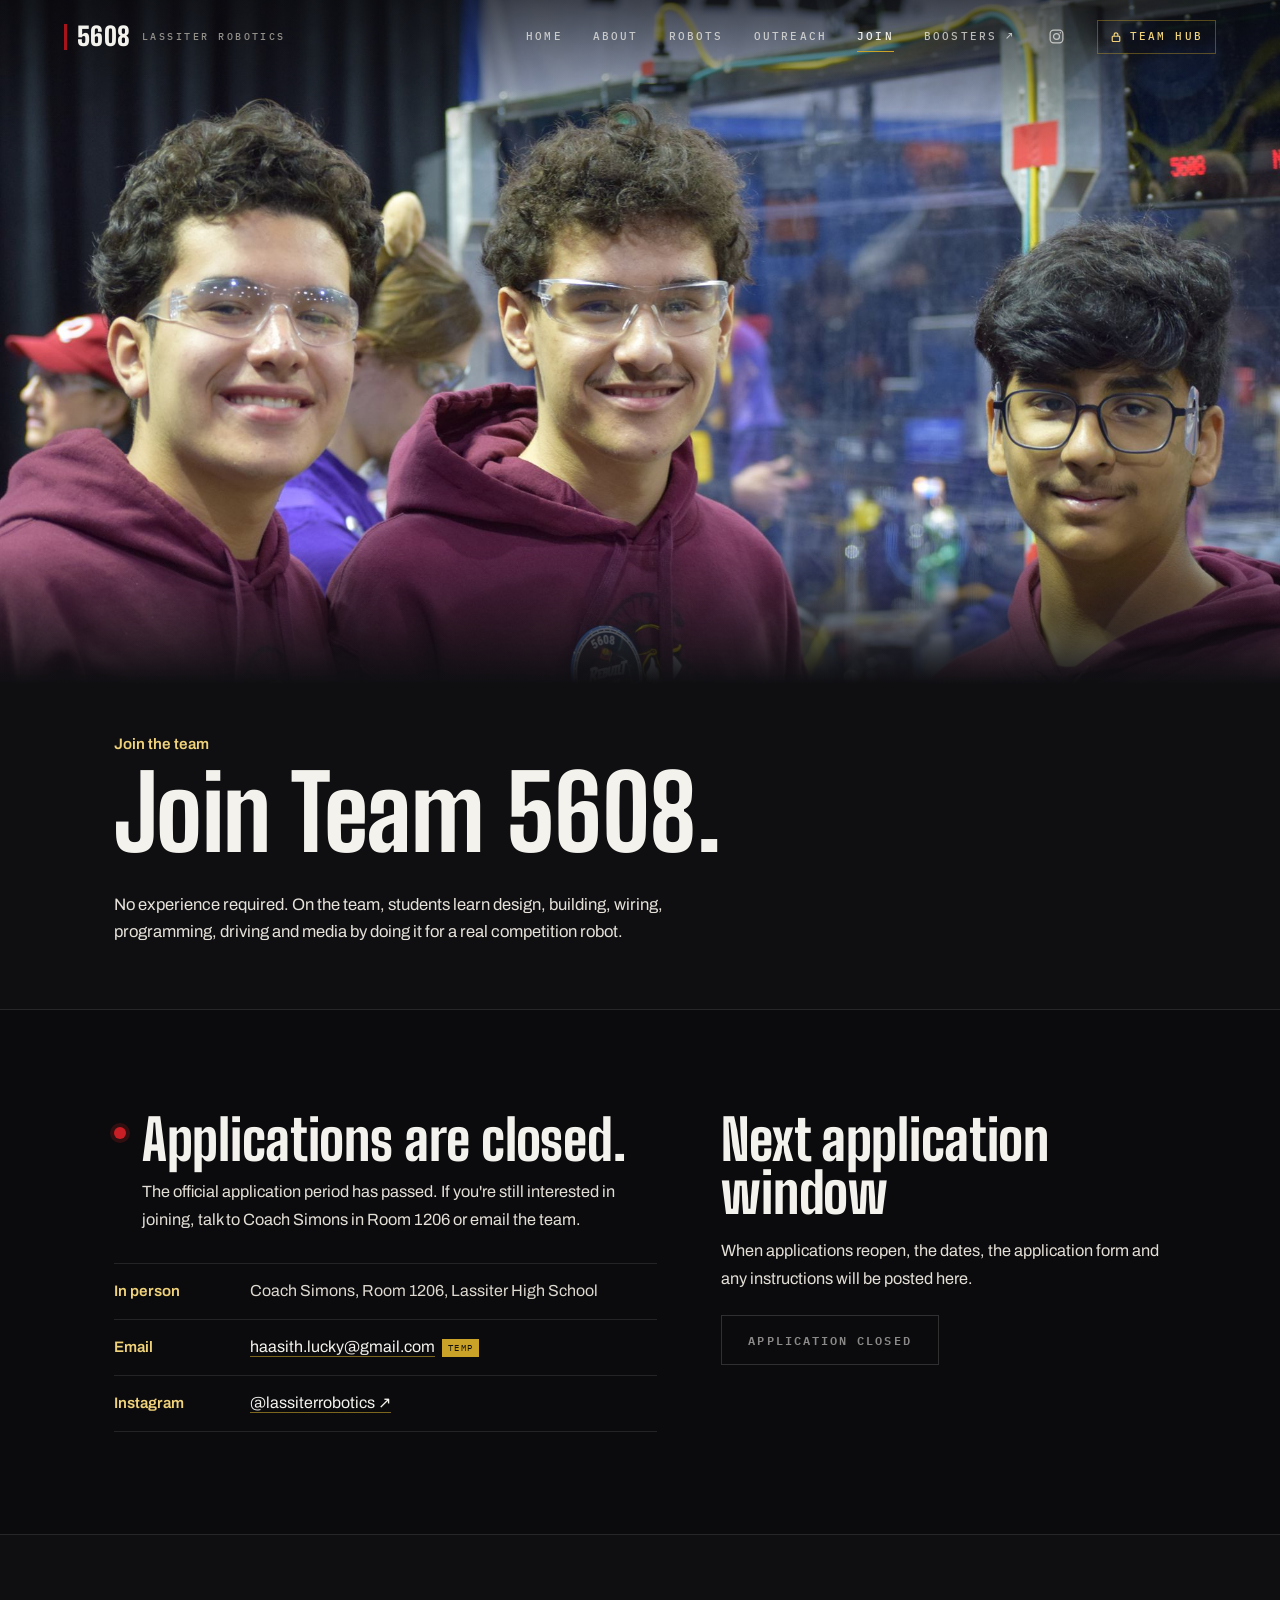
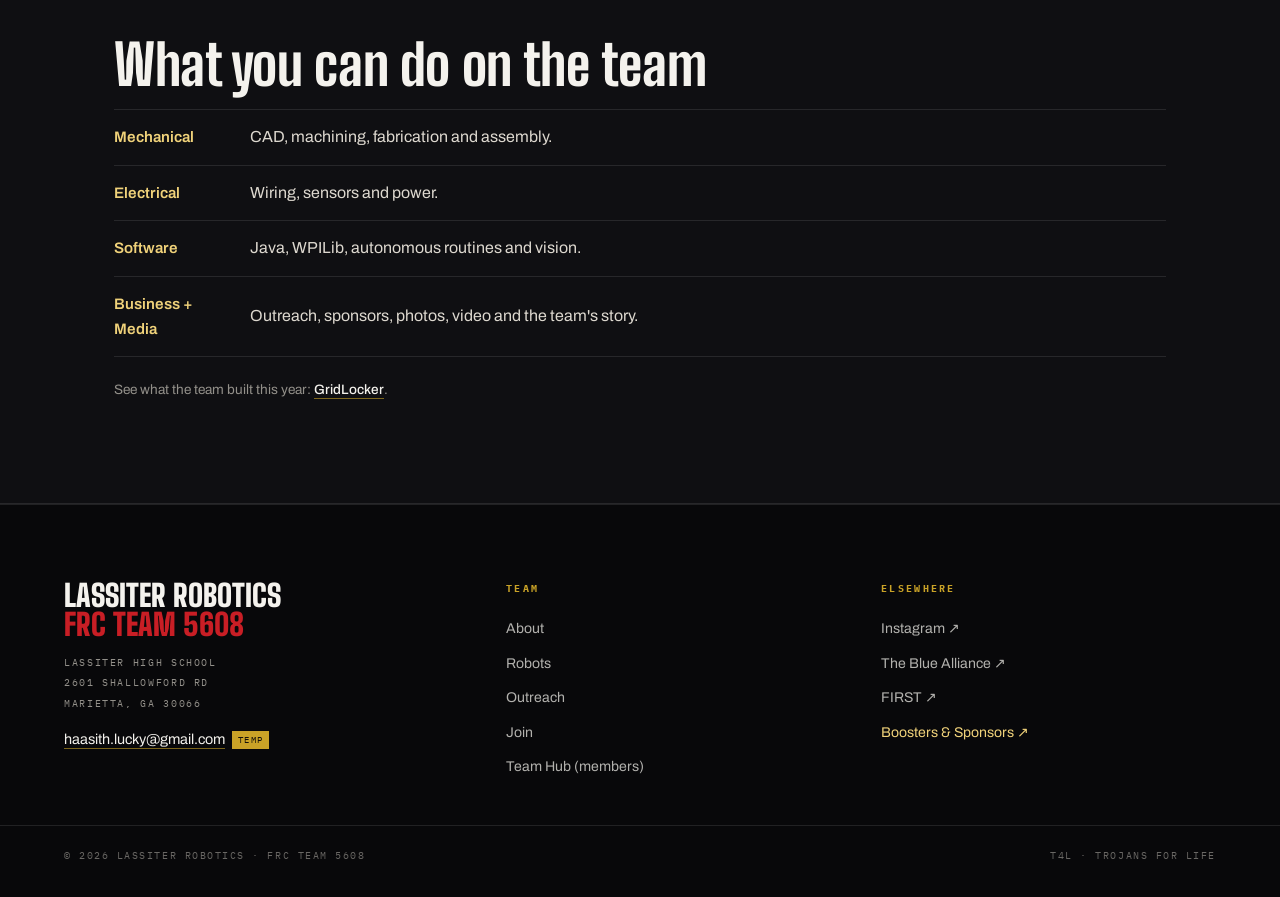
==== commit 754296cb: "Use haasith.lucky@gmail.com as the temporary contact email Co-Authored-By: Claude Opus 5.5 <noreply@" ====
--- a/join-team-5608.html
+++ b/join-team-5608.html
@@ -75,7 +75,7 @@
       </div>
       <table class="p2-spec" style="margin-top:30px">
         <tr><th>In person</th><td>Coach Simons, Room 1206, Lassiter High School</td></tr>
-        <tr><th>Email</th><td><a class="p2-inline" href="mailto:contact.haribi@gmail.com">contact.haribi@gmail.com</a> <span class="temp">temp</span></td></tr>
+        <tr><th>Email</th><td><a class="p2-inline" href="mailto:haasith.lucky@gmail.com">haasith.lucky@gmail.com</a> <span class="temp">temp</span></td></tr>
         <tr><th>Instagram</th><td><a class="p2-inline" href="https://www.instagram.com/lassiterrobotics/" target="_blank" rel="noopener">@lassiterrobotics ↗</a></td></tr>
       </table>
     </div>
@@ -107,7 +107,7 @@
     <div>
       <h4>Lassiter Robotics<br><span style="color:var(--crimson-lt)">FRC Team 5608</span></h4>
       <address class="addr">Lassiter High School<br>2601 Shallowford Rd<br>Marietta, GA 30066</address>
-      <p class="foot-mail"><a href="mailto:contact.haribi@gmail.com">contact.haribi@gmail.com</a> <span class="temp">temp</span></p>
+      <p class="foot-mail"><a href="mailto:haasith.lucky@gmail.com">haasith.lucky@gmail.com</a> <span class="temp">temp</span></p>
     </div>
     <div class="col">
       <b>Team</b>
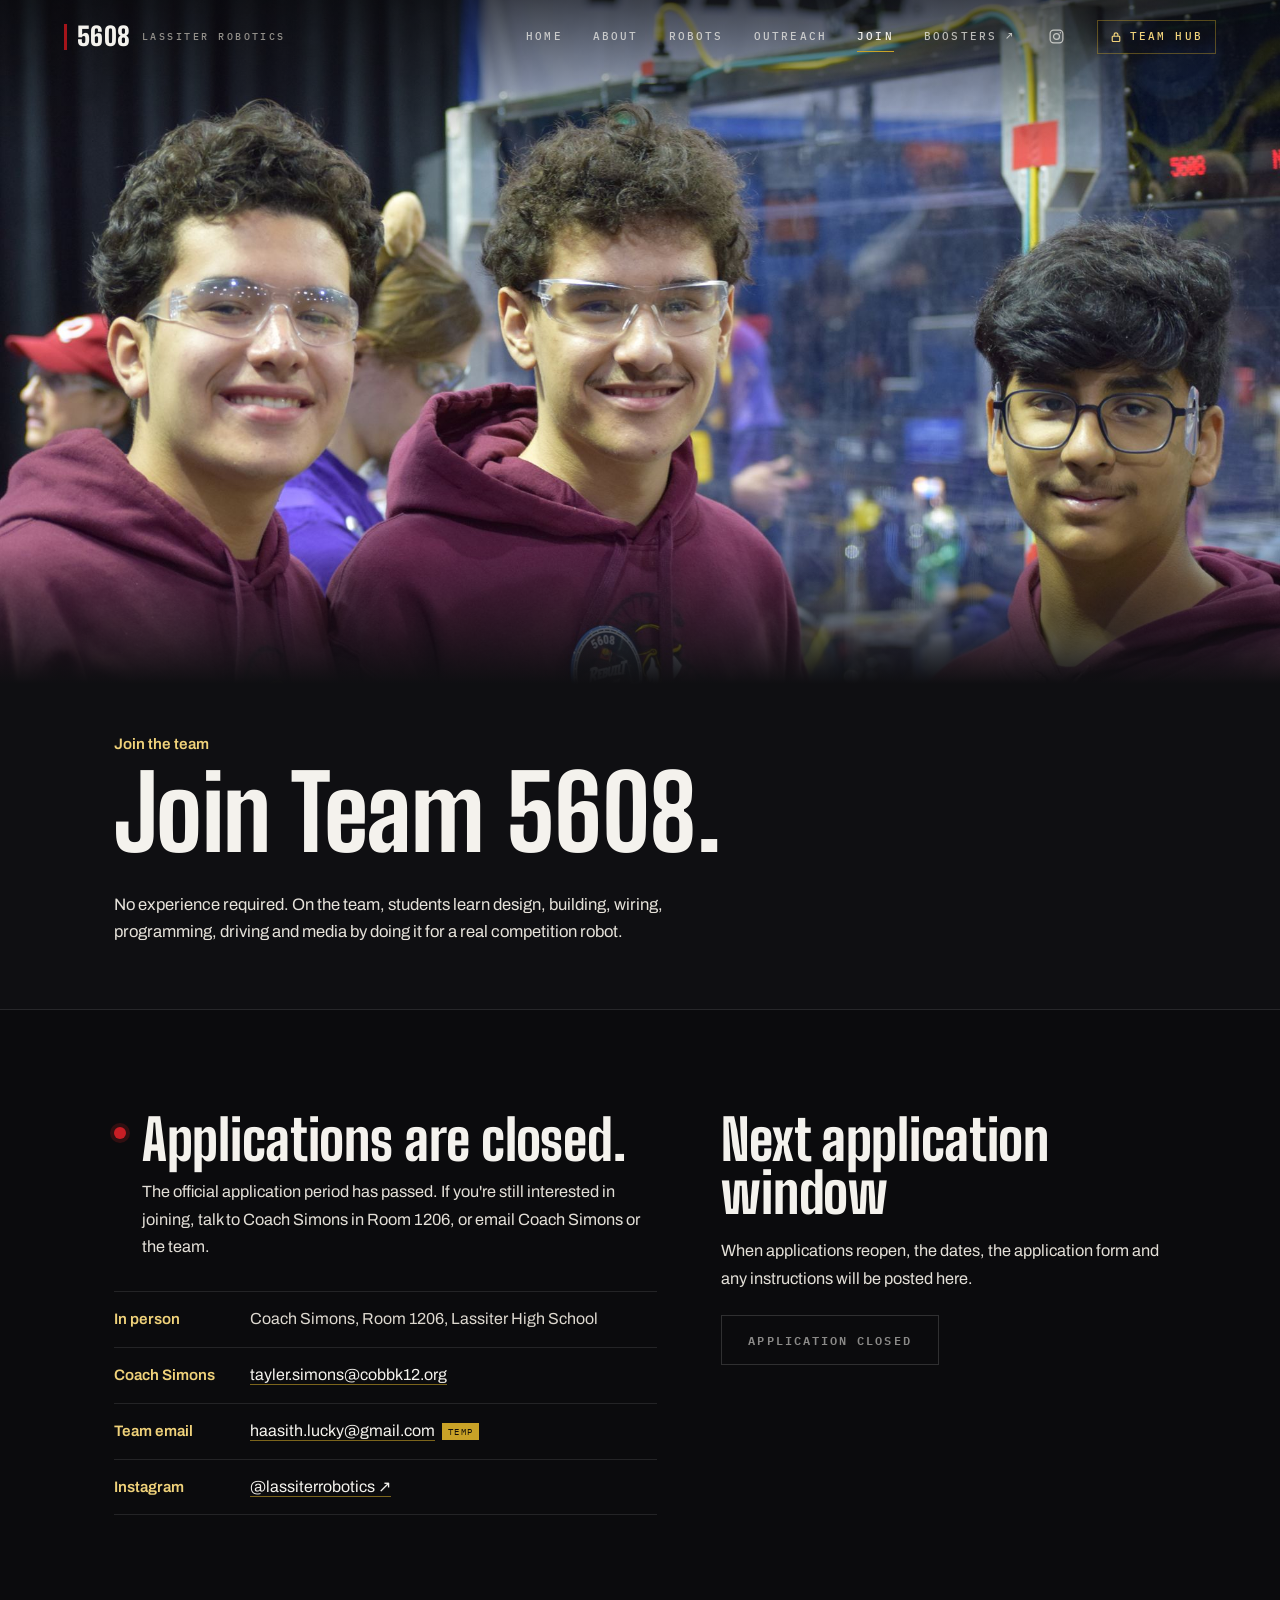
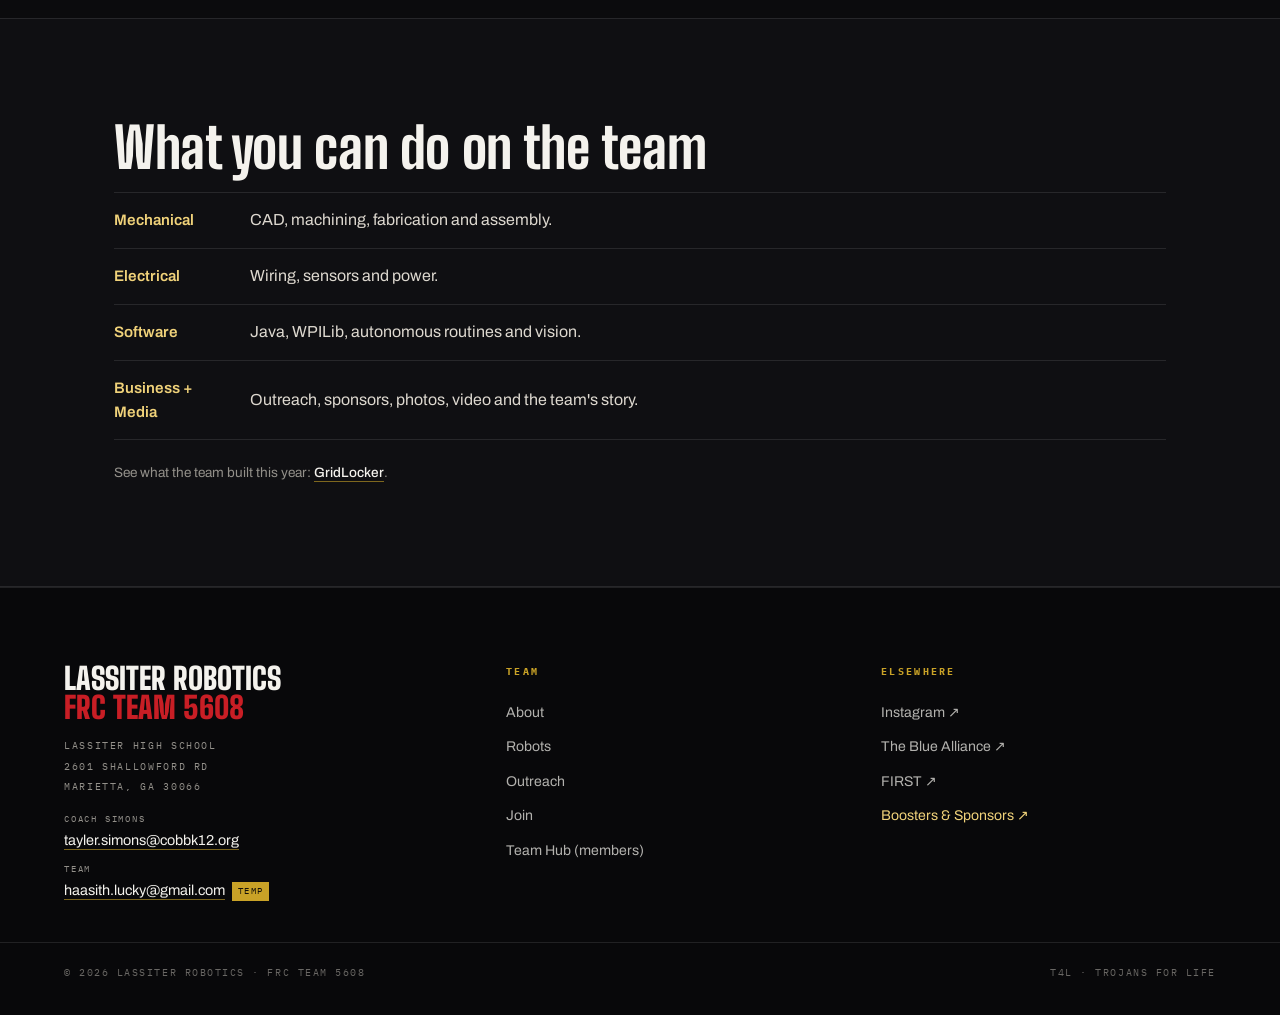
==== commit 369c4c67: "Add Coach Simons' email; drop the Adobe font hooks for now - Footer, Join, Outreach and Team Hub con" ====
--- a/join-team-5608.html
+++ b/join-team-5608.html
@@ -8,8 +8,6 @@
 <link rel="preconnect" href="https://fonts.googleapis.com">
 <link rel="preconnect" href="https://fonts.gstatic.com" crossorigin>
 <link href="https://fonts.googleapis.com/css2?family=Archivo:wght@400;500;600;700&family=Big+Shoulders+Display:wght@600;700;800;900&family=IBM+Plex+Mono:wght@400;500;600&display=swap" rel="stylesheet">
-<!-- TEAM FONT (Running With Scissors, Adobe Fonts): paste the Web Project link here, e.g.
-<link rel="stylesheet" href="https://use.typekit.net/XXXXXXX.css"> -->
 <link rel="stylesheet" href="site.css">
 <!--
   APPLICATIONS: when a new application window opens, change the "status" block
@@ -70,12 +68,13 @@
         <span class="status-dot" aria-hidden="true"></span>
         <div>
           <h2 class="p2-h" style="margin:0">Applications are closed.</h2>
-          <p class="p2-body" style="margin-top:12px">The official application period has passed. If you're still interested in joining, talk to Coach Simons in Room 1206 or email the team.</p>
+          <p class="p2-body" style="margin-top:12px">The official application period has passed. If you're still interested in joining, talk to Coach Simons in Room 1206, or email Coach Simons or the team.</p>
         </div>
       </div>
       <table class="p2-spec" style="margin-top:30px">
         <tr><th>In person</th><td>Coach Simons, Room 1206, Lassiter High School</td></tr>
-        <tr><th>Email</th><td><a class="p2-inline" href="mailto:haasith.lucky@gmail.com">haasith.lucky@gmail.com</a> <span class="temp">temp</span></td></tr>
+        <tr><th>Coach Simons</th><td><a class="p2-inline" href="mailto:tayler.simons@cobbk12.org">tayler.simons@cobbk12.org</a></td></tr>
+        <tr><th>Team email</th><td><a class="p2-inline" href="mailto:haasith.lucky@gmail.com">haasith.lucky@gmail.com</a> <span class="temp">temp</span></td></tr>
         <tr><th>Instagram</th><td><a class="p2-inline" href="https://www.instagram.com/lassiterrobotics/" target="_blank" rel="noopener">@lassiterrobotics ↗</a></td></tr>
       </table>
     </div>
@@ -107,7 +106,8 @@
     <div>
       <h4>Lassiter Robotics<br><span style="color:var(--crimson-lt)">FRC Team 5608</span></h4>
       <address class="addr">Lassiter High School<br>2601 Shallowford Rd<br>Marietta, GA 30066</address>
-      <p class="foot-mail"><a href="mailto:haasith.lucky@gmail.com">haasith.lucky@gmail.com</a> <span class="temp">temp</span></p>
+      <p class="foot-mail"><span class="who">Coach Simons</span><a href="mailto:tayler.simons@cobbk12.org">tayler.simons@cobbk12.org</a></p>
+      <p class="foot-mail"><span class="who">Team</span><a href="mailto:haasith.lucky@gmail.com">haasith.lucky@gmail.com</a> <span class="temp">temp</span></p>
     </div>
     <div class="col">
       <b>Team</b>
--- a/site.css
+++ b/site.css
@@ -958,11 +958,11 @@
 @media(prefers-reduced-motion:reduce){.hero-slide.on{animation:none;transform:none}}
 
 /* ==================================================================
-   13. TEAM FONT — Running With Scissors for the 5608 numbers.
-   Loads only when the Adobe Fonts Web Project link is added to a page;
-   until then this falls back to the current display font (no change).
-   ================================================================== */
-:root{--num:"cc-running-with-scissors-up","cc-running-with-scissors",var(--disp)}
+   13. NUMBER FONT — used for 5608 and the season years.
+   Currently the display font. To change it later, load the new font
+   on each page and set --num below.
+   ================================================================== */
+:root{--num:var(--disp)}  /* swap in the team number font here later */
 .hero .num,.mark b,.p2-years .y{font-family:var(--num)}
 
 /* ==================================================================
@@ -1169,3 +1169,5 @@
 .hub2-fig figcaption b{font-weight:600}
 .hub2-fig figcaption span{color:var(--muted)}
 .hub2-fig figcaption em{font-style:normal;font-size:.8rem;color:rgba(147,144,138,.8);margin-left:4px}
+.foot-mail .who{display:block;font-family:var(--mono);font-size:.56rem;letter-spacing:.2em;text-transform:uppercase;color:var(--muted);margin-bottom:3px}
+.foot-mail+.foot-mail{margin-top:10px}
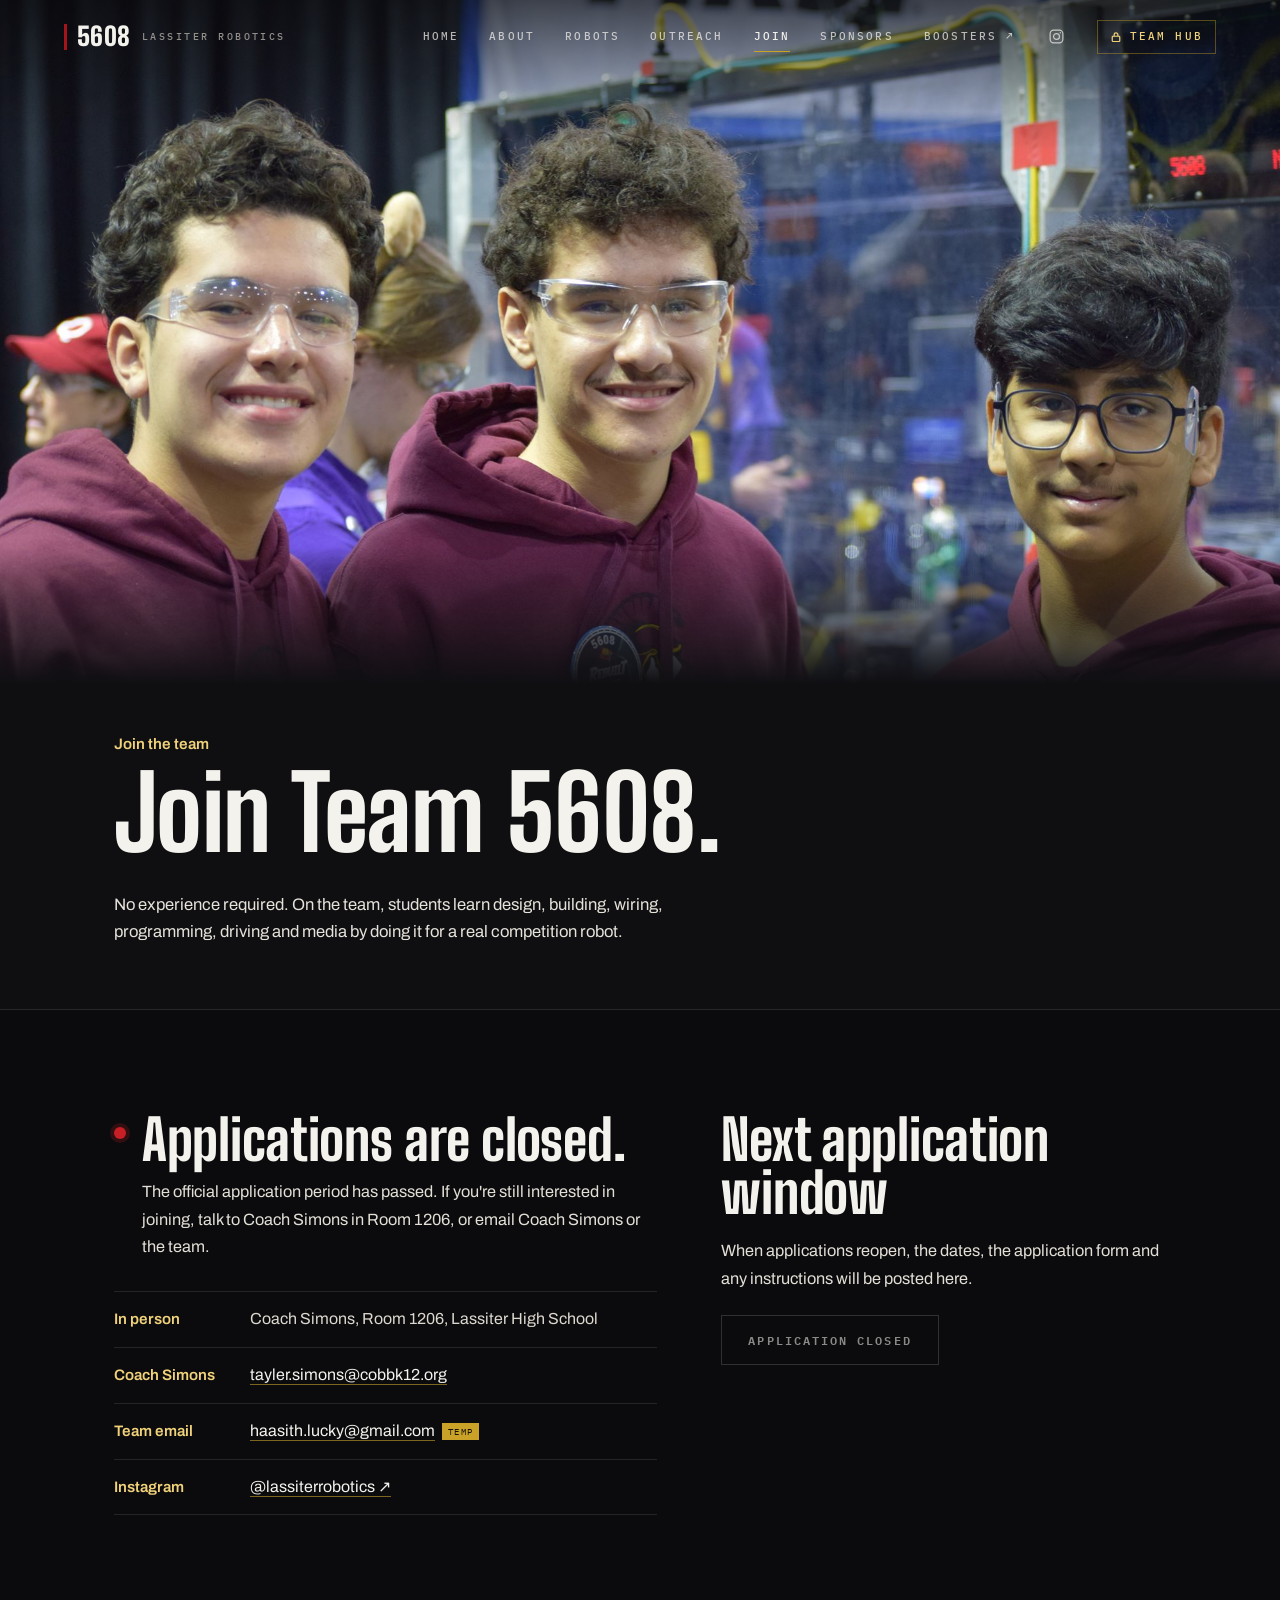
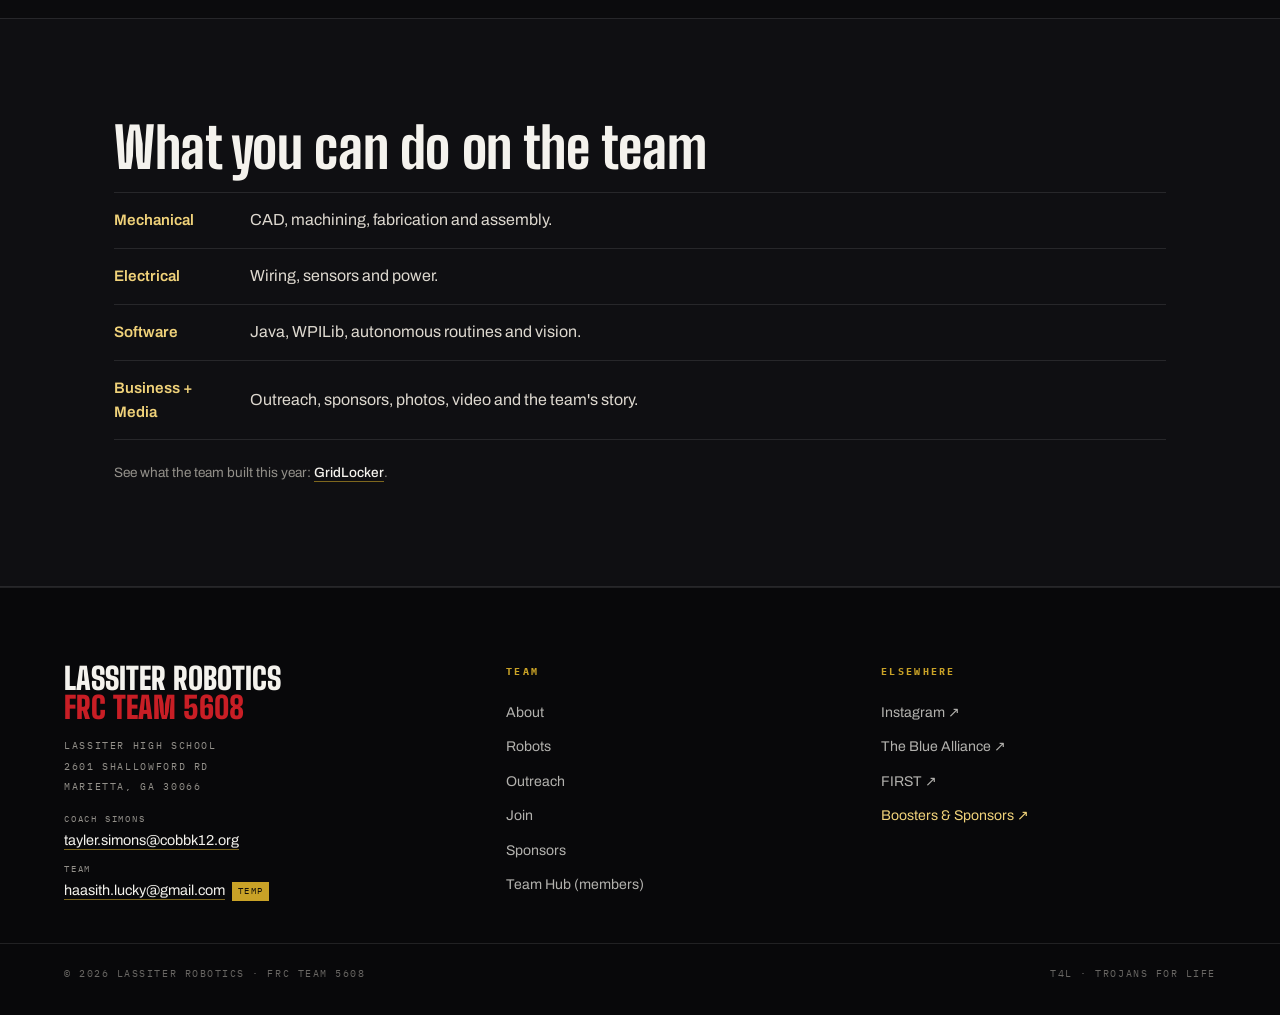
==== commit 6db82077: "Sponsors page and old-season photos - sponsors.html: thank-you list (from The Blue Alliance), 2026-2" ====
--- a/join-team-5608.html
+++ b/join-team-5608.html
@@ -26,6 +26,7 @@
       <a href="robots.html">Robots</a>
       <a href="outreach.html">Outreach</a>
       <a class="on" aria-current="page" href="join-team-5608.html">Join</a>
+      <a href="sponsors.html">Sponsors</a>
       <a href="https://5608boosters.org/" target="_blank" rel="noopener">Boosters ↗</a>
       <a class="ig-link" href="https://www.instagram.com/lassiterrobotics/" target="_blank" rel="noopener" aria-label="Lassiter Robotics on Instagram"><svg viewBox="0 0 24 24" aria-hidden="true"><rect x="3" y="3" width="18" height="18" rx="5"/><circle cx="12" cy="12" r="4.2"/><circle cx="17.4" cy="6.6" r="1" class="dot"/></svg></a>
       <a class="hub-link" href="team-hub.html"><svg viewBox="0 0 16 16" aria-hidden="true"><rect x="3" y="7" width="10" height="7" rx="1"/><path d="M5.5 7V5a2.5 2.5 0 0 1 5 0v2"/></svg>Team Hub</a>
@@ -40,6 +41,7 @@
   <a href="robots.html">Robots <span>03</span></a>
   <a href="outreach.html">Outreach <span>04</span></a>
   <a href="join-team-5608.html">Join <span>05</span></a>
+  <a href="sponsors.html">Sponsors <span>06</span></a>
   <a href="https://5608boosters.org/" target="_blank" rel="noopener">Boosters <span>↗</span></a>
   <a href="https://www.instagram.com/lassiterrobotics/" target="_blank" rel="noopener">Instagram <span>↗</span></a>
   <a href="team-hub.html">Team Hub <span>Members</span></a>
@@ -115,6 +117,7 @@
       <a href="robots.html">Robots</a>
       <a href="outreach.html">Outreach</a>
       <a href="join-team-5608.html">Join</a>
+      <a href="sponsors.html">Sponsors</a>
       <a href="team-hub.html">Team Hub (members)</a>
     </div>
     <div class="col">
--- a/site.css
+++ b/site.css
@@ -1171,3 +1171,31 @@
 .hub2-fig figcaption em{font-style:normal;font-size:.8rem;color:rgba(147,144,138,.8);margin-left:4px}
 .foot-mail .who{display:block;font-family:var(--mono);font-size:.56rem;letter-spacing:.2em;text-transform:uppercase;color:var(--muted);margin-bottom:3px}
 .foot-mail+.foot-mail{margin-top:10px}
+
+/* season photo drawers (robots.html) */
+.p2-more{margin-top:10px}
+.p2-more summary{cursor:pointer;font-size:.86rem;font-weight:500;color:var(--gold-lt);list-style:none;display:inline-flex;align-items:center;gap:8px}
+.p2-more summary::-webkit-details-marker{display:none}
+.p2-more summary::before{content:"+";display:inline-grid;place-items:center;width:18px;height:18px;border:1px solid rgba(201,162,39,.55);font-size:.8rem;line-height:1}
+.p2-more[open] summary::before{content:"–"}
+.p2-thumbs{display:flex;flex-wrap:wrap;gap:8px;margin-top:12px}
+.p2-thumbs a{display:block;cursor:zoom-in}
+.p2-thumbs img{width:118px;height:88px;object-fit:cover;display:block;background:#0A0A0C;border:1px solid var(--line);transition:border-color .2s}
+.p2-thumbs a:hover img{border-color:var(--gold)}
+@media(max-width:700px){.p2-thumbs img{width:88px;height:66px}}
+
+/* ==================================================================
+   17. SPONSORS PAGE
+   ================================================================== */
+.sp-names{list-style:none;border-top:1px solid var(--line)}
+.sp-names li{font-family:var(--disp);font-weight:800;font-size:clamp(1.6rem,3vw,2.3rem);line-height:1;padding:16px 0;border-bottom:1px solid var(--line)}
+.sp-budget{display:flex;gap:3px;margin-top:8px;min-height:112px}
+.sp-budget .seg{background:#1A1A1F;border-top:3px solid var(--gold);padding:16px 16px 18px;min-width:0}
+.sp-budget .seg:nth-child(2){border-top-color:var(--crimson-lt)}
+.sp-budget .seg:nth-child(3){border-top-color:rgba(244,242,237,.55)}
+.sp-budget b{display:block;font-family:var(--disp);font-weight:800;font-size:clamp(1.5rem,2.6vw,2.1rem);line-height:1}
+.sp-budget span{display:block;margin-top:8px;font-size:.88rem;color:#CFCAC1}
+.sp-total{margin-top:16px;color:var(--muted)}
+.sp-total b{color:var(--white);font-weight:600}
+@media(max-width:620px){.sp-budget{flex-direction:column}.sp-budget .seg{flex:none!important}}
+.sp-h3{font-family:var(--disp);font-weight:800;font-size:clamp(1.6rem,2.6vw,2rem);margin-bottom:12px}
